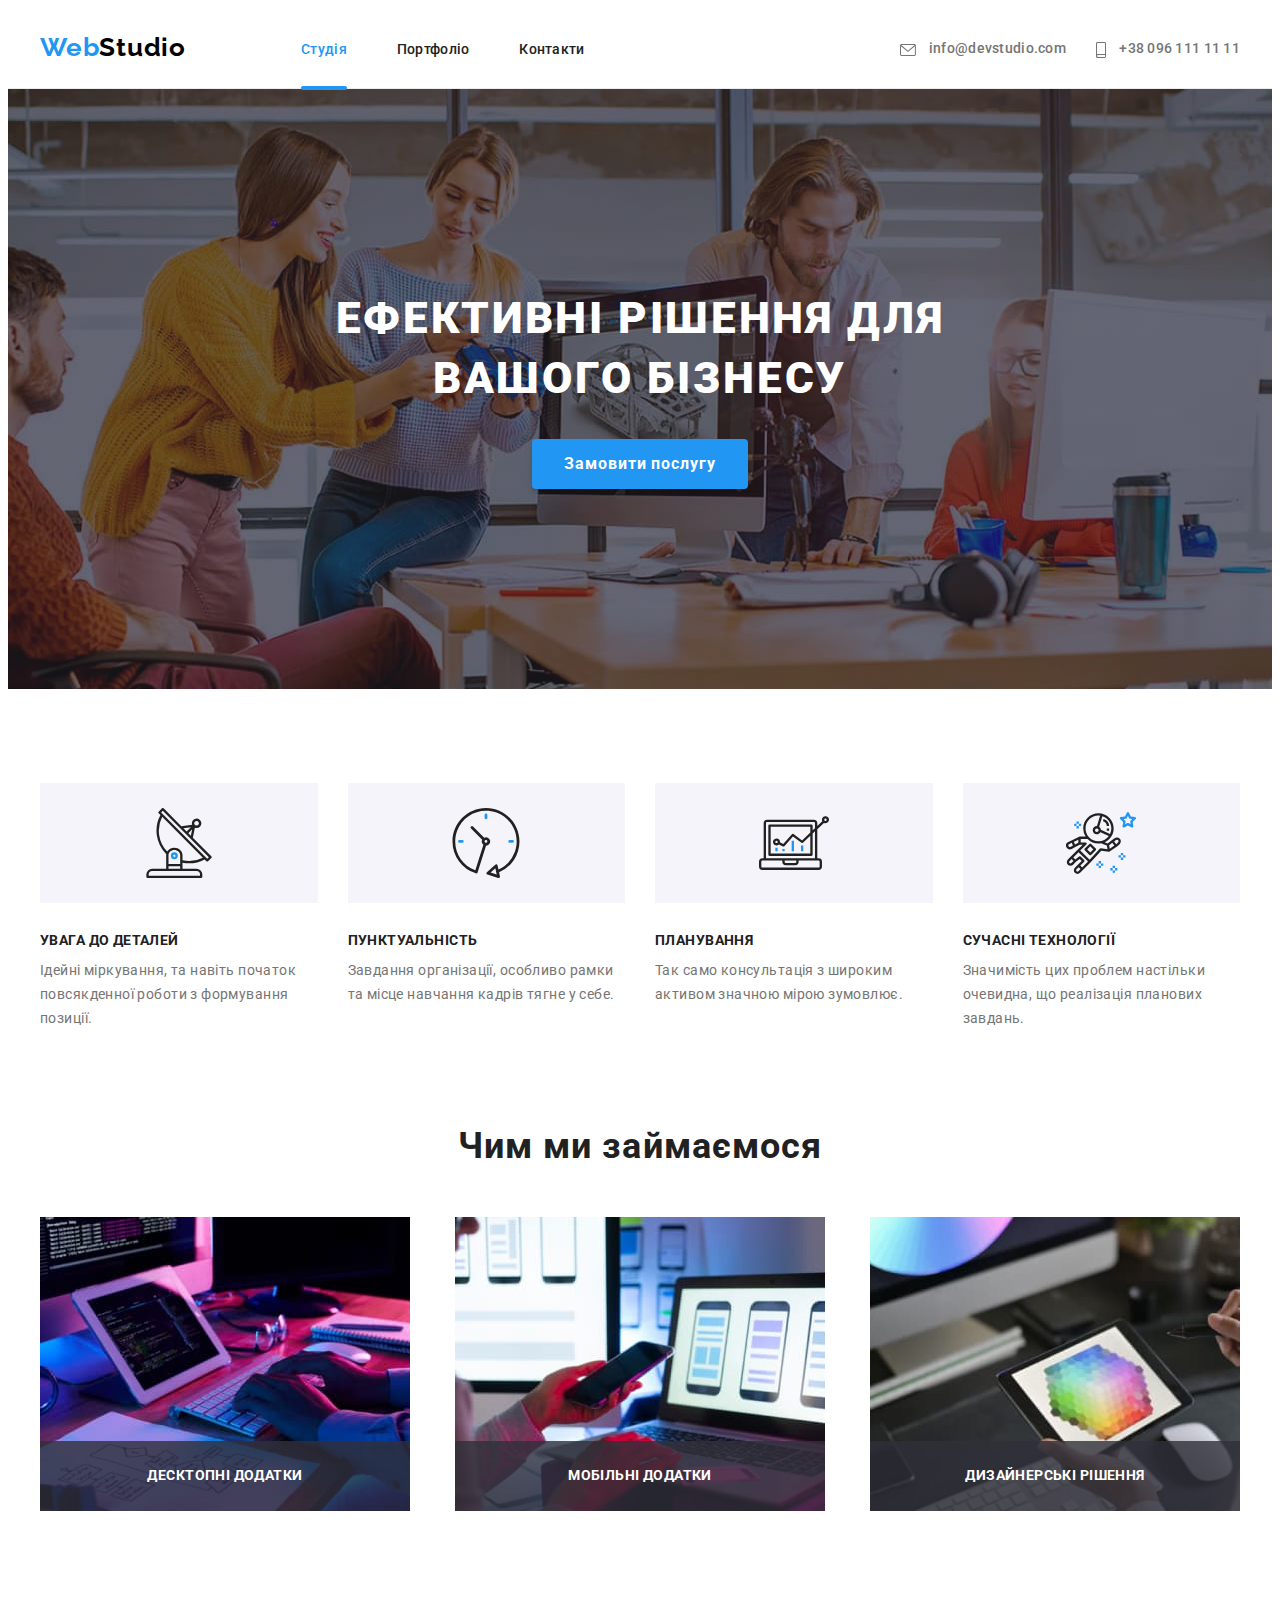
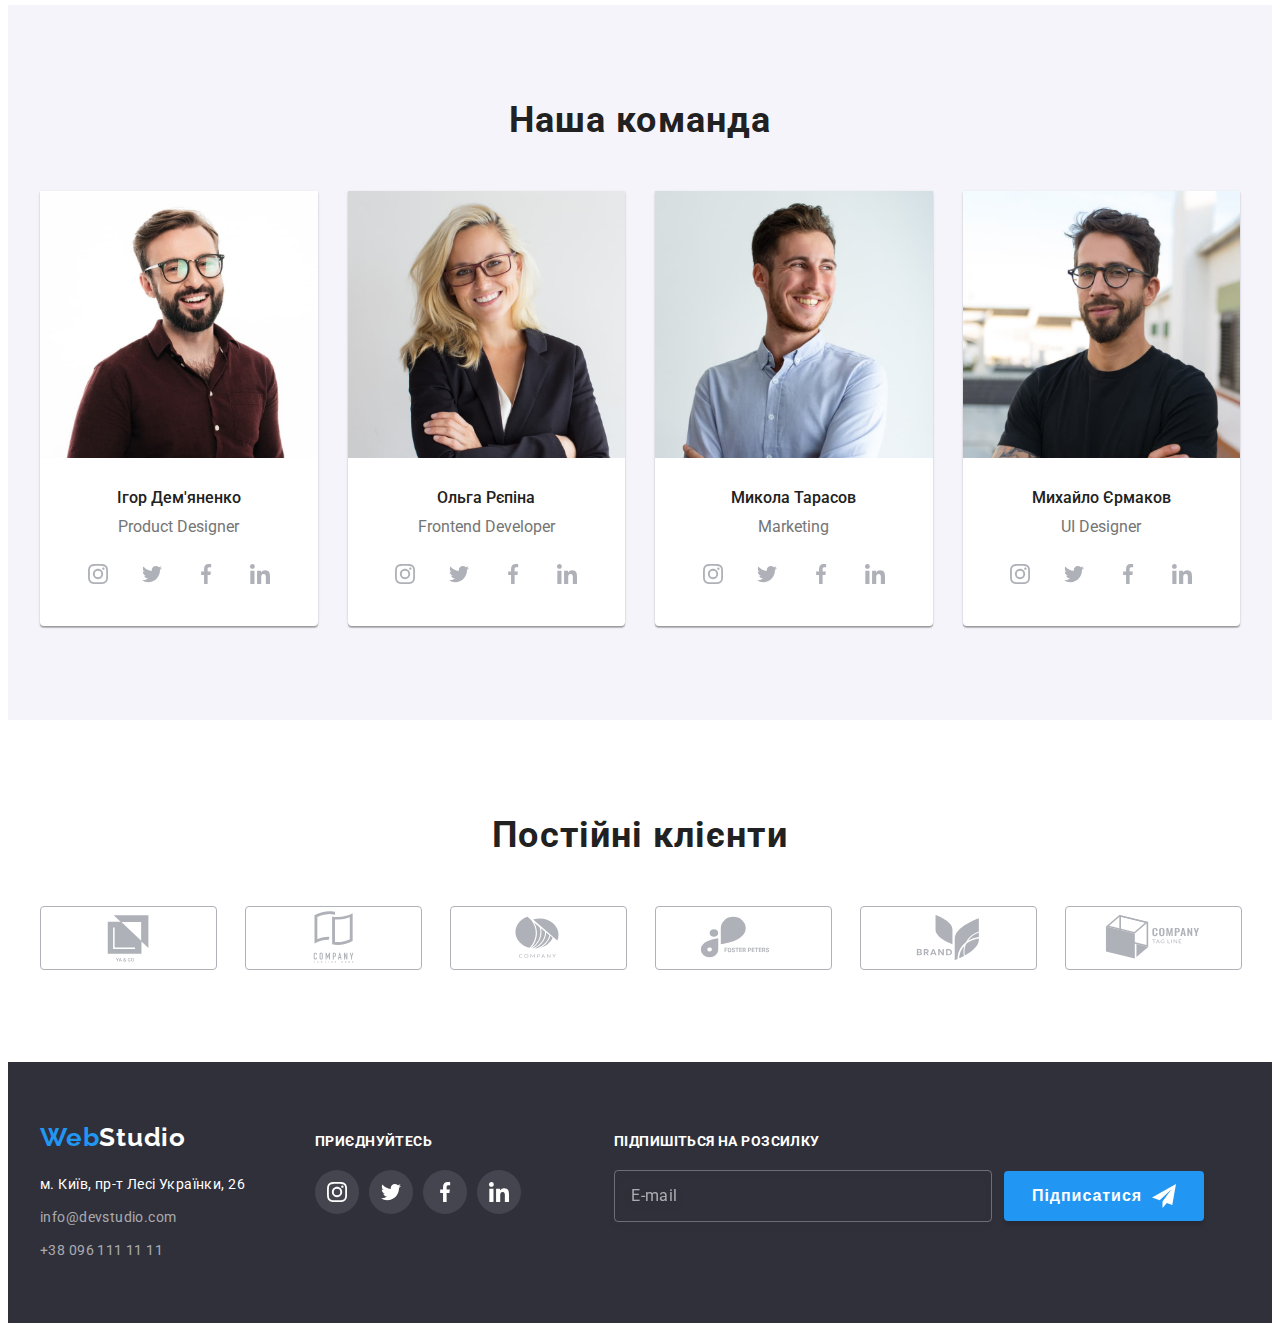
==== index.html @ 691eb91d "our photo" ====
<!DOCTYPE html>
<html lang="uk">
  <head>
    <meta charset="UTF-8" />
    <meta http-equiv="X-UA-Compatible" content="IE=edge" />
    <meta name="viewport" content="width=device-width, initial-scale=1.0" />
    <title>Web studio 07</title>
    <link
      href="https://fonts.googleapis.com/css2?family=Raleway:wght@700&family=Roboto:wght@400;500;700;900&display=swap"
      rel="stylesheet"
    />
    <link
      rel="stylesheet"
      href="https://cdnjs.cloudflare.com/ajax/libs/modern-normalize/1.1.0/modern-normalize.min.css"
      integrity="sha512-wpPYUAdjBVSE4KJnH1VR1HeZfpl1ub8YT/NKx4PuQ5NmX2tKuGu6U/JRp5y+Y8XG2tV+wKQpNHVUX03MfMFn9Q=="
      crossorigin="anonymous"
      referrerpolicy="no-referrer"
    />
    <link rel="stylesheet" href="./css/main.min.css" />
  </head>
  <body>
    <!--                                           хедер -->
    <header class="header">
      <div class="header-container">
        <nav class="nav">
          <div class="logo-cross">
            <a href="" class="logo"
              ><span class="logo-header-footer">Web</span>Studio</a
            >
            <div class="menu-cross">
              <button
                class="menu-button"
                type="button"
                aria-controls="menu-container"
                aria-expanded="false"
                data-menu-button
              >
                <svg
                  width="40"
                  height="40"
                  aria-label="Переключатель мобильного меню"
                >
                  <use
                    class="icon-cross"
                    href="./images/sprite.svg#close-mobile"
                  ></use>
                  <use class="icon-menu" href="./images/sprite.svg#menu"></use>
                </svg>
              </button>
            </div>
          </div>

          <div class="menu-container" id="menu-container" data-menu>
            <ul class="site-nav list">
              <li class="item"><a href="" class="link current">Студія</a></li>
              <li class="item">
                <a href="./portfolio.html" class="link">Портфоліо</a>
              </li>
              <li class="item"><a href="" class="link">Контакти</a></li>
            </ul>

            <ul class="auth-nav list">
              <li class="item">
                <a href="mailto:info@devstudio.com" class="link email">
                  <svg class="logo" width="16" height="12">
                    <use href="./images/sprite.svg#envelope"></use>
                  </svg>
                  info@devstudio.com</a
                >
              </li>
              <li class="item">
                <a href="tel:+380961111111" class="link phone">
                  <svg class="logo" width="10" height="16">
                    <use href="./images/sprite.svg#smartphone"></use>
                  </svg>
                  +38 096 111 11 11</a
                >
              </li>
            </ul>

            <ul class="list bottom-social">
              <li class="item"><a class="link" href="">Instagram</a></li>
              <li class="item"><a class="link" href="">Twitter</a></li>
              <li class="item"><a class="link" href="">Facebook</a></li>
              <li class="item"><a class="link not" href="">LinkedIn</a></li>
            </ul>
          </div>
        </nav>
      </div>

      <!-- <ul class="site-nav list">
            <li class="item"><a href="" class="link current">Студія</a></li>
            <li class="item">
              <a href="./portfolio.html" class="link">Портфоліо</a>
            </li>
            <li class="item"><a href="" class="link">Контакти</a></li>
          </ul>
        </nav>
        <ul class="auth-nav list">
          <li class="item">
            <a href="mailto:info@devstudio.com" class="link">
              <svg class="logo" width="16" height="12">
                <use href="./images/sprite.svg#envelope"></use>
              </svg>
              info@devstudio.com</a
            >
          </li>
          <li class="item">
            <a href="tel:+380961111111" class="link">
              <svg class="logo" width="10" height="16">
                <use href="./images/sprite.svg#smartphone"></use>
              </svg>
              +38 096 111 11 11</a
            >
          </li>
        </ul>
      </div> 
</nav> -->
    </header>

    <main>
      <!--                                        Герой-->

      <section class="hero hero--overlay">
        <div class="hero__container">
          <h1 class="hero__title">Ефективні рішення для вашого бізнесу</h1>
          <button type="button" class="button button--hero" data-modal-open>
            Замовити послугу
          </button>
        </div>
      </section>

      <!--                   SVG ешки с текстом под ними-->

      <section class="section section-skill">
        <div class="container">
          <h2 class="section-title visually-hidden">
            Якости наших працивникив
          </h2>
          <ul class="section-skill__list list">
            <li class="section-skill__item">
              <div class="section-skill__thumb">
                <svg class="section-skill__logo" width="70" height="70">
                  <use href="./images/sprite.svg#antenna"></use>
                </svg>
              </div>
              <div class="section-skill__caption caption-skill">
                <h3 class="caption-skill__title">УВАГА ДО ДЕТАЛЕЙ</h3>

                <p class="caption-skill__text">
                  Ідейні міркування, та навіть початок повсякденної роботи з
                  формування позиції.
                </p>
              </div>
            </li>
            <li class="section-skill__item">
              <div class="section-skill__thumb">
                <svg class="section-skill__logo" width="70" height="70">
                  <use href="./images/sprite.svg#clock"></use>
                </svg>
              </div>
              <div class="section-skill__caption caption-skill">
                <h3 class="caption-skill__title">ПУНКТУАЛЬНІСТЬ</h3>

                <p class="caption-skill__text">
                  Завдання організації, особливо рамки та місце навчання кадрів
                  тягне у себе.
                </p>
              </div>
            </li>
            <li class="section-skill__item">
              <div class="section-skill__thumb">
                <svg class="section-skill__logo" width="70" height="70">
                  <use href="./images/sprite.svg#diagram"></use>
                </svg>
              </div>
              <div class="section-skill__caption caption-skill">
                <h3 class="caption-skill__title">ПЛАНУВАННЯ</h3>

                <p class="caption-skill__text">
                  Так само консультація з широким активом значною мірою
                  зумовлює.
                </p>
              </div>
            </li>

            <li class="section-skill__item">
              <div class="section-skill__thumb">
                <svg class="section-skill__logo" width="70" height="70">
                  <use href="./images/sprite.svg#astronaut"></use>
                </svg>
              </div>
              <div class="section-skill__caption caption-skill">
                <h3 class="caption-skill__title">СУЧАСНІ ТЕХНОЛОГІЇ</h3>

                <p class="caption-skill__text">
                  Значимість цих проблем настільки очевидна, що реалізація
                  планових завдань.
                </p>
              </div>
            </li>
          </ul>
        </div>
      </section>
      <!--                     Три одиноких цветных фото-->

      <section class="section section-work">
        <div class="container section-work__container">
          <h2 class="section-work__title section-title">Чим ми займаємося</h2>
          <ul class="section-work__list list">
            <li class="section-work__item">
              <div class="section-work__caption caption-work">
                <picture>
                  <source
                    srcset="./images/box01.jpg 1x, ./images/box01-2x-min.jpg 2x"
                    media="(min-width: 1200px)"
                  />
                  <img
                    class="caption-work__img"
                    src="./images/box01.jpg"
                    alt="Людина працюэ за ноутом"
                    width="370"
                    height="294"
                  />
                </picture>
                <p class="caption-work__text">Десктопні додатки</p>
              </div>
            </li>
            <li class="section-work__item">
              <div class="section-work__caption caption-work">
                <source
                srcset="./images/box02.jpg 1x, ./images/box02-2x-min.jpg 2x"
                media="(min-width: 1200px)"
              />
              <img
                class="caption-work__img"
                src="./images/box02.jpg"
                alt="Людина працюэ за ноутом"
                width="370"
                height="294"
              />
            </picture>
              <p class="caption-work__text">Мобільні додатки</p>
              </div>
            </li>
            <li class="section-work__item">
              <div class="section-work__caption caption-work">
                <source
                srcset="./images/box03.jpg 1x, ./images/box03-2x-min.jpg 2x"
                media="(min-width: 1200px)"
              />
              <img
                class="caption-work__img"
                src="./images/box03.jpg"
                alt="Людина працюэ за ноутом"
                width="370"
                height="294"
              />
            </picture>
               <p class="caption-work__text">Дизайнерські рішення</p>
              </div>
            </li>
          </ul>
        </div>
      </section>

      <!--                             Портреты команды -->


      <section class="section section-team">
        <div class="container">
          <h2 class="section-title our-team">Наша команда</h2>
          <ul class="team-list list">
            <li class="item">

<picture>
 <source srcset="./images/demianenko.jpg 1x, ./images/demianenko-2x-min.jpg 2x" media="(min-width: 1200px)"> 
 <source srcset="./images/Demjan-tabl-1x-min.jpg 1x, ./images/Demjan-tabl-2x-min.jpg 2x" media="(min-width: 768px)">
 <source srcset="./images/Demjan-mobile-1x-min.jpg 1x, ./images/Demjan-mobile-2x-min.jpg 2x" media="(max-width: 767px)">
   <img
                class="img-our-team"
                src="./images/demianenko.jpg"
                alt="фото Демьяненко"
                width="270"
              />
</picture>


            
              <div class="footer-card">
                <h3 class="title">Ігор Дем'яненко</h3>
                <p class="text">Product Designer</p>
                <ul class="list social-media">
                  <li class="item-social">
                    <a class="link-team" href="">
                      <svg class="team-social-icon" width="20" height="20">
                        <use href="./images/sprite.svg#instagram"></use>
                      </svg>
                    </a>
                  </li>
                  <li class="item-social">
                    <a class="link-team" href="">
                      <svg class="team-social-icon" width="20" height="20">
                        <use href="./images/sprite.svg#twitter"></use>
                      </svg>
                    </a>
                  </li>
                  <li class="item-social">
                    <a class="link-team" href="">
                      <svg class="team-social-icon" width="20" height="20">
                        <use href="./images/sprite.svg#facebook"></use>
                      </svg>
                    </a>
                  </li>
                  <li class="item-social">
                    <a class="link-team" href="">
                      <svg class="team-social-icon" width="20" height="20">
                        <use href="./images/sprite.svg#linkedin"></use>
                      </svg>
                    </a>
                  </li>
                </ul>
              </div>
            </li>
            <li class="item">
              <picture>
                <source srcset="./images/repina.jpg 1x, ./images/repina-2x-min.jpg 2x" media="(min-width: 1200px)"> 
                <source srcset="./images/Repina-tabl-1x-min.jpg 1x, ./images/Repina-tabl-2x-min.jpg 2x" media="(min-width: 768px)">
                <source srcset="./images/Repina-mobile-1x-min.jpg 1x, ./images/Repina-mobile-2x-min.jpg 2x" media="(max-width: 767px)">
              <img
                class="img-our-team"
                src="./images/repina.jpg"
                alt="фото Репиной"
                width="270"
              />
              </picture>
              <div class="footer-card">
                <h3 class="title">Ольга Рєпіна</h3>
                <p class="text">Frontend Developer</p>
                <ul class="list social-media">
                  <li class="item-social">
                    <a class="link-team" href="">
                      <svg class="team-social-icon" width="20" height="20">
                        <use href="./images/sprite.svg#instagram"></use>
                      </svg>
                    </a>
                  </li>
                  <li class="item-social">
                    <a class="link-team" href="">
                      <svg class="team-social-icon" width="20" height="20">
                        <use href="./images/sprite.svg#twitter"></use>
                      </svg>
                    </a>
                  </li>
                  <li class="item-social">
                    <a class="link-team" href="">
                      <svg class="team-social-icon" width="20" height="20">
                        <use href="./images/sprite.svg#facebook"></use>
                      </svg>
                    </a>
                  </li>
                  <li class="item-social">
                    <a class="link-team" href="">
                      <svg class="team-social-icon" width="20" height="20">
                        <use href="./images/sprite.svg#linkedin"></use>
                      </svg>
                    </a>
                  </li>
                </ul>
              </div>
            </li>
            <li class="item">
              <picture>
                <source srcset="./images/tarasov.jpg 1x, ./images/tarasov-2x-min.jpg 2x" media="(min-width: 1200px)"> 
                <source srcset="./images/Tarasov-tabl-1x-min.jpg 1x, ./images/Tarasov-tabl-2x-min.jpg 2x" media="(min-width: 768px)">
                <source srcset="./images/Tarasov-mobile-1x-min.jpg 1x, ./images/Tarasov-mobile-2x-min.jpg 2x" media="(max-width: 767px)">
              <img
                class="img-our-team"
                src="./images/tarasov.jpg"
                alt="фото Тарасова"
                width="270"
              />
              </picture>
              <div class="footer-card">
                <h3 class="title">Микола Тарасов</h3>
                <p class="text">Marketing</p>
                <ul class="list social-media">
                  <li class="item-social">
                    <a class="link-team" href="">
                      <svg class="team-social-icon" width="20" height="20">
                        <use href="./images/sprite.svg#instagram"></use>
                      </svg>
                    </a>
                  </li>
                  <li class="item-social">
                    <a class="link-team" href="">
                      <svg class="team-social-icon" width="20" height="20">
                        <use href="./images/sprite.svg#twitter"></use>
                      </svg>
                    </a>
                  </li>
                  <li class="item-social">
                    <a class="link-team" href="">
                      <svg class="team-social-icon" width="20" height="20">
                        <use href="./images/sprite.svg#facebook"></use>
                      </svg>
                    </a>
                  </li>
                  <li class="item-social">
                    <a class="link-team" href="">
                      <svg class="team-social-icon" width="20" height="20">
                        <use href="./images/sprite.svg#linkedin"></use>
                      </svg>
                    </a>
                  </li>
                </ul>
              </div>
            </li>
            <li class="item">
              <img
                class="img-our-team"
                src="./images/ermakov.jpg"
                alt="фото Єрмакова"
                width="270"
              />
              <div class="footer-card">
                <h3 class="title">Михайло Єрмаков</h3>
                <p class="text">UI Designer</p>
                <ul class="list social-media">
                  <li class="item-social">
                    <a class="link-team" href="">
                      <svg class="team-social-icon" width="20" height="20">
                        <use href="./images/sprite.svg#instagram"></use>
                      </svg>
                    </a>
                  </li>
                  <li class="item-social">
                    <a class="link-team" href="">
                      <svg class="team-social-icon" width="20" height="20">
                        <use href="./images/sprite.svg#twitter"></use>
                      </svg>
                    </a>
                  </li>
                  <li class="item-social">
                    <a class="link-team" href="">
                      <svg class="team-social-icon" width="20" height="20">
                        <use href="./images/sprite.svg#facebook"></use>
                      </svg>
                    </a>
                  </li>
                  <li class="item-social">
                    <a class="link-team" href="">
                      <svg class="team-social-icon" width="20" height="20">
                        <use href="./images/sprite.svg#linkedin"></use>
                      </svg>
                    </a>
                  </li>
                </ul>
              </div>
            </li>
          </ul>
        </div>
      </section>

      <!--                       Набор иконок-клиентов -->

      <section class="section-clients clients">
        <div class="container">
          <h2 class="section-title">Постійні клієнти</h2>
          <ul class="list thumb">
            <li class="item">
              <a class="logo" href="">
                <svg class="icon" width="106" height="60">
                  <use href="./images/sprite.svg#client-01"></use>
                </svg>
              </a>
            </li>
            <li class="item">
              <a class="logo" href="">
                <svg class="icon" width="106" height="60">
                  <use href="./images/sprite.svg#client-02"></use>
                </svg>
              </a>
            </li>
            <li class="item">
              <a class="logo" href="">
                <svg class="icon" width="106" height="60">
                  <use href="./images/sprite.svg#client-03"></use>
                </svg>
              </a>
            </li>
            <li class="item">
              <a class="logo" href="">
                <svg class="icon" width="106" height="60">
                  <use href="./images/sprite.svg#client-04"></use>
                </svg>
              </a>
            </li>
            <li class="item">
              <a class="logo" href="">
                <svg class="icon" width="106" height="60">
                  <use href="./images/sprite.svg#client-05"></use>
                </svg>
              </a>
            </li>
            <li class="item">
              <a class="logo" href="">
                <svg class="icon" width="106" height="60">
                  <use href="./images/sprite.svg#client-06"></use>
                </svg>
              </a>
            </li>
          </ul>
        </div>
      </section>
    </main>
    <!--                                         Футер -->

    <footer class="footer">
      <div class="container address-footer">
        <div class="footer-tablet">
          <div class="adrress-all">
            <a href="" class="logo"
              ><span class="logo-header-footer">Web</span>Studio</a
            >
            <address class="address">
              <ul class="list">
                <li class="item">
                  <a
                    class="link address-link"
                    href="https://goo.gl/maps/MC3FKYj6ZszySW3c8"
                    target="_blank"
                    >м. Київ, пр-т Лесі Українки, 26</a
                  >
                </li>
                <li class="item">
                  <a href="mailto:info@devstudio.com" class="link email hover"
                    >info@devstudio.com</a
                  >
                </li>
                <li>
                  <a href="tel:+380961111111" class="link phone hover"
                    >+38 096 111 11 11</a
                  >
                </li>
              </ul>
            </address>
          </div>
          <div class="call">
            <strong class="subtitle-call">приєднуйтесь</strong>
            <ul class="list social-call">
              <li class="item-social-call">
                <a class="link-call" href="">
                  <svg class="call-social-icon" width="20" height="20">
                    <use href="./images/sprite.svg#instagram"></use>
                  </svg>
                </a>
              </li>
              <li class="item-social-call">
                <a class="link-call" href="">
                  <svg class="call-social-icon" width="20" height="20">
                    <use href="./images/sprite.svg#twitter"></use>
                  </svg>
                </a>
              </li>
              <li class="item-social-call">
                <a class="link-call" href="">
                  <svg class="call-social-icon" width="20" height="20">
                    <use href="./images/sprite.svg#facebook"></use>
                  </svg>
                </a>
              </li>
              <li class="item-social-call">
                <a class="link-call" href="">
                  <svg class="call-social-icon" width="20" height="20">
                    <use href="./images/sprite.svg#linkedin"></use>
                  </svg>
                </a>
              </li>
            </ul>
          </div>
        </div>

        <div class="subscribe">
          <strong class="subscribe-text">Підпишіться на розсилку</strong>

          <form class="form-email">
            <input
              class="email-input"
              type="email"
              name="mail"
              placeholder="E-mail"
            />
            <button class="btn-telegram" type="submit">
              Підписатися

              <svg class="icon-in">
                <use
                  width="24"
                  height="24"
                  href="./images/sprite.svg#send"
                ></use>
              </svg>
            </button>
          </form>
        </div>
      </div>
    </footer>

    <!--                                модальное окно -->

    <div class="backdrop is-hidden" data-modal>
      <div class="modal">
        <button data-modal-close class="button-modal-close" type="button">
          <svg class="icon" width="11" height="11">
            <use href="./images/sprite.svg#Vector"></use>
          </svg>
        </button>
        <strong class="form-title"
          >Залиште свої дані, ми вам передзвонимо</strong
        >
        <form class="form">
          <div class="form-field">
            <label class="form-label" for="name">Ім'я</label>
            <div class="input-wrap">
              <input
                class="form-input"
                type="text"
                name="name"
                id="name"
                placeholder=" "
              />

              <svg class="form-icon">
                <use
                  href="./images/sprite.svg#person"
                  width="18"
                  height="18"
                ></use>
              </svg>
            </div>
          </div>
          <div class="form-field">
            <label class="form-label" for="tel">Телефон</label>
            <div class="input-wrap">
              <input
                class="form-input"
                type="tel"
                name="tel"
                id="tel"
                placeholder=" "
              />
              <svg class="form-icon">
                <use
                  href="./images/sprite.svg#phone"
                  width="18"
                  height="18"
                ></use>
              </svg>
            </div>
          </div>
          <div class="form-field">
            <label class="form-label" for="mail">Пошта</label>
            <div class="input-wrap">
              <input
                class="form-input"
                type="email"
                name="mail"
                id="mail"
                placeholder=" "
              />
              <svg class="form-icon">
                <use
                  href="./images/sprite.svg#letter"
                  width="18"
                  height="18"
                ></use>
              </svg>
            </div>
          </div>
          <div class="form-field last-child">
            <label class="form-label" for="comment">Коментар</label>
            <textarea
              class="comment"
              name="comment"
              id="comment"
              placeholder="Введіть текст"
            ></textarea>
          </div>
          <div class="form-policy">
            <input
              type="checkbox"
              name="policy"
              id="policy"
              value="true"
              class="modal-check visually-hidden"
            />

            <label class="policy" for="policy">
              <span class="check-policy">
                <svg class="check-icon" width="16" height="15">
                  <use href="./images/sprite.svg#check"></use>
                </svg>
              </span>
              Погоджуюся з розсилкою та приймаю
              <a class="link-contract" href="">Умови договору</a></label
            >
          </div>
          <button class="btn-form" type="submit">Відправити</button>
        </form>
      </div>
    </div>
    <script src="./js/mobile-menu.js"></script>
    <script src="./js/modal.js"></script>
  </body>
</html>
---- css/main.min.css ----
:root{--color-text-white: #ffffff;--background-color-hero-footer: #2f303a;--background-color: #f5f5f5;--color-acent: #2196f3;--color-black-logo: #000000;--color-title: #212121;--color-text: #757575;--color-button-team: #f5f4fa;--color-footer-telefon: rgba(255, 255, 255, 0.6);--color-btn-active: #188ce8;--color-border: #eeeeee;--color-icon: #afb1b8}body{background-color:var(--color-text-white);color:var(--color-text);font-family:"Roboto",sans-serif}.list{margin-bottom:0;margin-top:0;padding-left:0;list-style:none}h1,h2,h3{margin-bottom:0;margin-top:0}img{display:block}.container{padding-left:15px;padding-right:15px;margin-right:auto;margin-left:auto}@media screen and (min-width: 480px){.container{width:480px}}@media screen and (min-width: 768px){.container{width:768px}}@media screen and (min-width: 1200px){.container{width:1200px}}.section-title{color:var(--color-title);font-size:36px;line-height:1.17;text-align:center;letter-spacing:.03em}@media screen and (max-width: 1199px){.section-title{font-size:28px;line-height:1.18}}.visually-hidden{position:absolute;width:1px;height:1px;margin:-1px;border:0;padding:0;white-space:nowrap;clip-path:inset(100%);clip:rect(0 0 0 0);overflow:hidden}.header-container{padding-left:15px;padding-right:15px;margin-left:auto;margin-right:auto}@media screen and (min-width: 480px){.header-container{width:480px}}@media screen and (min-width: 768px){.header-container{width:768px}}@media screen and (min-width: 1200px){.header-container{width:1200px}}@media screen and (min-width: 768px){.header-container .nav{display:flex;align-items:center;justify-content:space-between}}.logo{color:var(--color-black-logo);font-family:"Raleway",sans-serif;font-weight:700;font-size:24px;line-height:1.17;letter-spacing:.03em;text-decoration:none}@media screen and (min-width: 1200px){.logo{font-size:26px;line-height:1.2}}.logo-header-footer{color:var(--color-acent)}.header{border-bottom:1px solid #ececec}.site-nav.list{display:flex;flex-direction:column;gap:32px;margin-bottom:302px}@media screen and (min-width: 768px){.site-nav.list{flex-direction:row;gap:50px;margin-bottom:0}}.site-nav .link{text-decoration:none;transition:color 250ms cubic-bezier(0.4, 0, 0.2, 1);font-weight:500;font-size:40px;line-height:1.18;letter-spacing:.02em;color:var(--color-title)}@media screen and (min-width: 768px){.site-nav .link{font-size:14px;line-height:1.14;letter-spacing:.02em;padding-top:32px;padding-bottom:32px}}.site-nav .link:hover,.site-nav .link:focus{color:var(--color-acent)}@media screen and (min-width: 768px){.site-nav .link.current{color:var(--color-acent);position:relative}.site-nav .link.current::after{display:block;position:absolute;content:"";width:100%;height:4px;bottom:-1px;left:0;background-color:var(--color-acent);border-radius:2px}}.auth-nav .link{text-decoration:none;transition:color 250ms cubic-bezier(0.4, 0, 0.2, 1);font-weight:500;font-size:14px;line-height:1.14;letter-spacing:.02em;color:var(--color-title)}@media screen and (min-width: 768px)and (max-width: 1199px){.auth-nav .link{padding-top:0;padding-bottom:0}}@media screen and (max-width: 767px){.header-container .logo-cross{display:flex;justify-content:space-between;align-items:center}}.auth-nav .link{color:var(--color-text);fill:var(--color-text);transition:color 250ms cubic-bezier(0.4, 0, 0.2, 1),fill 250ms cubic-bezier(0.4, 0, 0.2, 1)}.auth-nav .link:hover,.auth-nav .link:focus{color:var(--color-acent);fill:var(--color-acent)}.auth-nav .logo{margin-right:10px;vertical-align:middle}.header .auth-nav{display:flex;flex-direction:column-reverse;gap:32px;margin-bottom:64px}@media screen and (min-width: 768px){.header .auth-nav{flex-direction:row;gap:30px;margin-bottom:0}}@media screen and (min-width: 768px)and (max-width: 1199px){.header .auth-nav{flex-direction:column;gap:10px}}@media screen and (max-width: 767px){.auth-nav .email{font-weight:500;font-size:24px;line-height:1.17;letter-spacing:.02em;text-decoration:none;color:var(--color-text)}}@media screen and (max-width: 767px){.auth-nav .phone{font-weight:500;font-size:34px;line-height:1.18;letter-spacing:.02em;text-decoration:none;color:var(--color-acent)}}@media screen and (max-width: 767px){.auth-nav .logo{display:none}}.bottom-social{display:flex;gap:10px}.bottom-social .link{position:relative;text-decoration:none;font-weight:500;font-size:18px;line-height:1.22px;letter-spacing:.02em;color:var(--color-acent)}.bottom-social .link{padding-right:10px;border-right:1px solid rgba(33,33,33,.2)}.link.not{border-right:0}@media screen and (min-width: 768px){.bottom-social{display:none}}@media screen and (min-width: 768px){.header .menu-container{display:flex;align-items:center;height:80px}}@media screen and (min-width: 1200px){.header .menu-container{gap:315px}}@media screen and (min-width: 768px)and (max-width: 1199px){.header .menu-container{gap:96px}}.nav .menu-button{display:inline-flex;margin:0;padding:0;border:none;background-color:rgba(0,0,0,0)}@media screen and (min-width: 768px){.nav .menu-button{display:none}}.menu-button .icon-cross{display:none}.menu-button.is-open .icon-cross{display:block}.menu-button.is-open .icon-menu{display:none}.header-container{position:relative}.menu-container{background-color:var(--color-text-white)}@media screen and (max-width: 767px){.menu-container{padding-top:10px;padding-right:15px;padding-bottom:48px;padding-left:40px;display:none;position:absolute;top:100%;left:0;width:100%;height:796px}.menu-container.is-open{display:block}}.menu-cross .menu-button .icon-cross{transition:fill 250ms cubic-bezier(0.4, 0, 0.2, 1)}.menu-button:hover .icon-cross,.menu-button:focus .icon-cross{fill:var(--color-acent)}.hero{max-width:1600px;margin:0 auto}.hero--overlay{padding-top:118px;padding-bottom:118px;text-align:center;background-image:linear-gradient(to right, rgba(47, 48, 58, 0.4), rgba(47, 48, 58, 0.4)),url("../images/bgd.jpg");background-color:var(--background-color-hero-footer);background-repeat:no-repeat;background-position:center;background-size:cover}@media screen and (min-width: 1200px){.hero--overlay{padding-top:200px;padding-bottom:200px}}.hero__container{padding-left:15px;padding-right:15px;margin-left:auto;margin-right:auto}@media screen and (min-width: 480px){.hero__container{width:480px}}@media screen and (min-width: 768px){.hero__container{width:768px}}@media screen and (min-width: 1200px){.hero__container{width:1200px}}.hero__title{max-width:360px;margin-bottom:30px;margin-right:auto;margin-left:auto;color:var(--color-text-white);font-weight:900;font-size:26px;line-height:1.62;letter-spacing:.06em;text-transform:uppercase}@media screen and (min-width: 1200px){.hero__title{max-width:696px;font-size:44px;line-height:1.36}}.button--hero{padding:10px 32px;font-family:inherit;font-size:inherit;font-weight:700;line-height:1.88;letter-spacing:.06em;cursor:pointer;border-radius:4px;border-style:none;box-shadow:0px 4px 4px 0px rgba(0,0,0,.15);transition:background-color 250ms cubic-bezier(0.4, 0, 0.2, 1),box-shadow 250ms cubic-bezier(0.4, 0, 0.2, 1)}.button--hero:hover,.button--hero:focus{background-color:#188ce8;box-shadow:0px 4px 4px 0px rgba(0,0,0,.15)}.section-skill{padding-top:60px;padding-bottom:60px}@media screen and (min-width: 1200px){.section-skill{padding-top:94px;padding-bottom:94px}}.section-skill__list{width:100%;display:flex;flex-wrap:wrap;gap:30px}@media screen and (min-width: 768px){.section-skill__item{width:calc((100% - 30px)/2)}}@media screen and (min-width: 1200px){.section-skill__item{width:calc((100% - 90px)/4)}}.section-skill__thumb{width:100%;display:flex;height:120px;justify-content:center;align-items:center;background-color:var(--color-button-team)}.section-skill__logo{margin:0}.section-skill__caption{margin-top:30px}.caption-skill__title{margin-bottom:10px;color:var(--color-title);font-size:14px;line-height:1.14;letter-spacing:.03em;text-transform:uppercase}@media screen and (max-width: 767px){.caption-skill__title{text-align:center}}.caption-skill__text{margin-bottom:0;margin-top:0;font-size:14px;line-height:1.71;letter-spacing:.03em}.section-work{padding-bottom:94px}@media screen and (max-width: 1199px){.section-work{display:none}}.section-work__container{padding-top:0}.section-work__title{margin-bottom:50px}.section-work__list{display:flex;justify-content:space-between}.section-work__caption{width:370px;height:294px;position:relative}.caption-work__img{max-width:100%;height:100%}.caption-work__text{position:absolute;bottom:0;left:0;width:100%;font-size:14px;line-height:1.14;font-weight:700;letter-spacing:.03em;text-transform:uppercase;text-align:center;margin-bottom:0;margin-top:0;padding-top:27px;padding-bottom:27px;color:var(--color-text-white);background-color:rgba(47,48,58,.8)}.section-team{padding-bottom:60px;padding-top:60px;background-color:var(--color-button-team)}@media screen and (min-width: 1200px){.section-team{padding-top:94px;padding-bottom:94px}}.section-team .team-list{display:flex;flex-wrap:wrap;gap:30px}.section-team .item{width:100%;text-align:center;background:#fff;box-shadow:0px 1px 3px rgba(0,0,0,.12),0px 1px 1px rgba(0,0,0,.14),0px 2px 1px rgba(0,0,0,.2);border-radius:0px 0px 4px 4px}@media screen and (min-width: 768px){.section-team .item{width:calc((100% - 30px)/2)}}@media screen and (min-width: 1200px){.section-team .item{width:calc((100% - 90px)/4)}}.section-team .img-our-team{width:100%}.section-team .title{margin-bottom:10px;font-size:16px;color:var(--color-title);font-weight:500;line-height:1.19}.section-team .text{margin-top:0;margin-bottom:16px;line-height:1.19;color:var(--color-text)}.section-team .our-team{margin-bottom:50px}@media screen and (max-width: 1199px){.section-team .our-team{margin-bottom:30px}}.section-team .footer-card{padding-top:30px;padding-bottom:30px}.section-team .social-media{display:flex;justify-content:center;gap:10px}.section-team .item-social{width:44px;height:44px}.section-team .team-social-icon{fill:currentColor}.footer-card .link-team{width:100%;height:100%;border-radius:50%;display:flex;justify-content:center;align-items:center;background-color:rgba(0,0,0,0);color:var(--color-icon);transition:background-color 250ms cubic-bezier(0.4, 0, 0.2, 1),color 250ms cubic-bezier(0.4, 0, 0.2, 1)}.footer-card .link-team:hover,.footer-card .link-team:focus{background-color:var(--color-acent);color:var(--color-text-white)}.section-clients{padding-top:60px;padding-bottom:60px}@media screen and (min-width: 1200px){.section-clients{padding-top:94px;padding-bottom:94px}}.section-clients .section-title{margin-bottom:50px}@media screen and (max-width: 1199px){.section-clients .section-title{margin-bottom:30px}}.section-clients .thumb{display:flex;flex-wrap:wrap;gap:30px;justify-content:center}@media screen and (min-width: 480px){.section-clients .item{width:calc((100% - 30px)/2)}}@media screen and (min-width: 768px){.section-clients .item{width:calc((100% - 60px)/3)}}@media screen and (min-width: 1200px){.section-clients .item{width:calc((100% - 150px)/6)}}.section-clients .icon{fill:currentColor}.clients .logo{width:100%;height:100%;display:flex;justify-content:center;align-items:center;border:1px solid #afb1b8;border-radius:4px;color:var(--color-icon);transition:color 250ms cubic-bezier(0.4, 0, 0.2, 1),border 250ms cubic-bezier(0.4, 0, 0.2, 1)}.clients .logo:hover,.clients .logo:focus{border:1px solid var(--color-acent);color:var(--color-acent)}.butt-portfolio{display:flex;justify-content:center;margin-bottom:50px}.butt-portfolio .item+.item{margin-left:8px}.button-grey{padding:6px 22px;border-radius:4px;border-style:none;cursor:pointer;color:var(--color-title);background-color:var(--color-button-team);font-family:inherit;font-size:inherit;font-weight:500;line-height:1.63;text-align:center;letter-spacing:inherit;transition:background-color 250ms cubic-bezier(0.4, 0, 0.2, 1),box-shadow 250ms cubic-bezier(0.4, 0, 0.2, 1),color 250ms cubic-bezier(0.4, 0, 0.2, 1)}.button-grey:hover,.button-grey:focus{color:var(--color-text-white);background-color:var(--color-acent);box-shadow:0px 3px 1px rgba(0,0,0,.1),0px 1px 2px rgba(0,0,0,.08),0px 2px 2px rgba(0,0,0,.12)}.section-footer{padding-bottom:94px;padding-top:94px}.portfolio-link{text-decoration:none}.portfolio-list{display:flex;flex-wrap:wrap;gap:30px}.portfolio-list .title{margin-bottom:4px;margin-left:24px;color:var(--color-title);font-size:18px;line-height:2;letter-spacing:.06em}.portfolio-list .text{margin-bottom:20px;margin-top:0;margin-left:24px;line-height:1.88;letter-spacing:.03em;color:var(--color-text)}.portfolio-list .item{background:var(--color-text-white);box-shadow:inset 0 0 0 1px #eee;transition:box-shadow 250ms cubic-bezier(0.4, 0, 0.2, 1)}.portfolio-list .item:hover{box-shadow:0px 1px 1px rgba(0,0,0,.12),0px 4px 4px rgba(0,0,0,.06),1px 4px 6px rgba(0,0,0,.16)}.caption-photo{padding-bottom:20px;padding-top:20px}.portfolio-thumb{position:relative;overflow:hidden}.portfoli-overlay{position:absolute;width:100%;height:100%;bottom:0;left:0;background-color:rgba(33,150,243,.9);transform:translateY(100%);opacity:0;transition:transform 250ms cubic-bezier(0.4, 0, 0.2, 1),opacity 250ms cubic-bezier(0.4, 0, 0.2, 1),box-shadow 250ms cubic-bezier(0.4, 0, 0.2, 1)}.caption{padding-top:20px}.portfolio-photo{display:block}.portfolio-list>.item:hover .portfoli-overlay{transform:translateY(0);opacity:1}.portfoli-overlay>.text{margin:0;padding-top:63px;padding-bottom:63px;padding-left:24px;padding-right:24px;opacity:0;transition:transform 250ms cubic-bezier(0.4, 0, 0.2, 1),opacity 250ms cubic-bezier(0.4, 0, 0.2, 1);font-size:18px;line-height:1.56;letter-spacing:.03em;color:var(--color-text-white)}.portfolio-list>.item:hover .portfoli-overlay>.text{transform:translateY(0);opacity:1}.button{color:var(--color-text-white);background-color:var(--color-acent)}.footer{padding-bottom:60px;padding-top:60px;background-color:var(--background-color-hero-footer)}.footer .logo{display:inline-block;margin-bottom:20px;color:var(--color-text-white);font-family:"Raleway",sans-serif;font-weight:700;font-size:24px;line-height:1.17;letter-spacing:.03em;text-decoration:none}@media screen and (min-width: 1200px){.footer .logo{font-size:26px;line-height:1.2}}@media screen and (max-width: 1199px){.adrress-all{text-align:center;margin-bottom:60px}}.adrress-all .link{font-style:normal;font-size:14px;line-height:1.71;letter-spacing:.03em;text-decoration:none}.adrress-all .address-link{color:var(--color-text-white)}.adrress-all .email{display:inline-block;color:var(--color-footer-telefon);transition:color 250ms cubic-bezier(0.4, 0, 0.2, 1)}.adrress-all .phone{color:var(--color-footer-telefon);transition:color 250ms cubic-bezier(0.4, 0, 0.2, 1)}.adrress-all .item{margin-bottom:9px}.address .hover:hover,.address .hover:focus{color:var(--color-acent)}@media screen and (max-width: 1199px){.call{text-align:center;margin-bottom:60px}}.call .social-call{display:flex;gap:10px}@media screen and (max-width: 1199px){.call .social-call{justify-content:center}}.call .subtitle-call{display:block;margin-bottom:20px;font-size:14px;line-height:1.14;letter-spacing:.03em;text-transform:uppercase;color:var(--color-text-white)}@media screen and (min-width: 1200px){.footer .address-footer{display:flex;gap:93px;align-items:baseline}}.footer .item-social-call{width:44px;height:44px}.footer .call-social-icon{fill:currentColor}.footer .subscribe-text{font-size:14px;line-height:1.14;letter-spacing:.03em;text-transform:uppercase;display:block;margin-bottom:20px;color:var(--color-text-white)}.footer .link-call{width:100%;height:100%;border-radius:50%;display:flex;justify-content:center;align-items:center;color:var(--color-text-white);background-color:rgba(255,255,255,.1);transition:background-color 250ms cubic-bezier(0.4, 0, 0.2, 1)}.footer .link-call:hover,.footer .link-call:focus{background-color:var(--color-acent)}@media screen and (min-width: 768px){.footer-tablet{display:flex;gap:165px;align-items:baseline;justify-content:center}}@media screen and (min-width: 1200px){.footer-tablet{gap:70px}}@media screen and (max-width: 1199px){.subscribe{text-align:center}}@media screen and (max-width: 1199px){.form-email{text-align:center;margin-left:auto;margin-right:auto}}.email-input{width:358px;padding-top:15px;padding-bottom:15px;font:inherit;border:1px solid rgba(255,255,255,.3);filter:drop-shadow(0px 4px 4px rgba(0, 0, 0, 0.15));border-radius:4px;background-color:rgba(0,0,0,0);padding-left:16px;font-weight:400;font-size:16px;line-height:1.25;letter-spacing:.03em;color:var(--color-text-white)}@media screen and (max-width: 1199px){.email-input{width:450px}}.form-email .btn-telegram{width:200px;height:50px;font-weight:700;font-size:16px;line-height:30px;letter-spacing:.06em;color:#fff;background-color:var(--color-acent);box-shadow:0px 4px 4px rgba(0,0,0,.15);border-radius:4px;border-style:none;display:flex;justify-content:center;align-items:center;gap:10px;cursor:pointer;transition:background-color 250ms cubic-bezier(0.4, 0, 0.2, 1)}.form-email .btn-telegram:hover{background-color:var(--color-btn-active)}.form-email{display:flex;flex-direction:column;gap:20px;align-items:center}@media screen and (min-width: 1200px){.form-email{flex-direction:row;gap:12px}}.btn-telegram .text{margin-bottom:0;margin-top:0;padding-top:10px;padding-bottom:10px;padding-left:28px}.icon-in{display:block;width:24px;height:24px;fill:var(--color-text-white)}.email-input::placeholder{color:rgba(255,255,255,.6)}.backdrop{position:fixed;top:0;left:0;width:100%;height:100%;background-color:rgba(0,0,0,.2);opacity:1;transition:opacity 250ms cubic-bezier(0.4, 0, 0.2, 1),visibility 250ms cubic-bezier(0.4, 0, 0.2, 1)}.backdrop.is-hidden{opacity:0;pointer-events:none;visibility:hidden}.backdrop.is-hidden .modal{transform:translate(-50%, -50%) scale(1.1)}.modal{position:absolute;top:50%;left:50%;width:450px;min-height:609px;padding:40px;border-radius:4px;background-color:var(--color-text-white);box-shadow:0px 1px 3px rgba(0,0,0,.12),0px 1px 1px rgba(0,0,0,.14),0px 2px 1px rgba(0,0,0,.2);transform:translate(-50%, -50%) scale(1);transition:transform 250ms cubic-bezier(0.4, 0, 0.2, 1)}@media screen and (min-width: 1200px){.modal{width:528px;min-height:581px}}.button-modal-close{position:absolute;top:8px;right:8px;width:30px;height:30px;border-radius:50%;background:var(--color-text-white);border:1px solid rgba(0,0,0,.1);cursor:pointer;transition:fill 250ms cubic-bezier(0.4, 0, 0.2, 1)}.button-modal-close:hover{fill:var(--color-acent)}.form-title{display:block;margin-bottom:12px;font-weight:700;font-size:20px;line-height:1.15;text-align:center;letter-spacing:.03em;color:var(--color-title)}.form{margin-left:auto;margin-right:auto}.form-field{display:flex;flex-direction:column;margin-bottom:10px}.form-field .form-label{margin-bottom:4px;font-weight:400;font-size:12px;line-height:1.17;letter-spacing:.01em;color:var(--color-text)}.form-field .form-input{width:100%;margin:0;padding:11px 12px;padding-left:42px;border:1px solid rgba(33,33,33,.2);border-radius:4px;outline:rgba(0,0,0,0)}.last-child{margin-bottom:20px}.form-input:focus{border-color:var(--color-acent)}.form-input:focus+.form-icon{fill:var(--color-acent)}.form-field .comment{padding-top:12px;padding-left:16px;font-size:12px;line-height:1.17;letter-spacing:.01em;border:1px solid rgba(33,33,33,.2);border-radius:4px;height:120px;outline:rgba(0,0,0,0);resize:none}.form-field .comment::placeholder{color:rgba(117,117,117,.5)}.form-field .comment:focus{border-color:var(--color-acent)}.form-policy{margin-bottom:30px}.form-policy .link-contract{margin-left:8px;color:var(--color-acent)}.policy{font-size:12px;line-height:1.17;letter-spacing:.03em;color:var(--color-text);display:flex;align-items:center;justify-content:center;position:relative}@media screen and (min-width: 1200px){.policy{font-size:14px;line-height:1.71}}.check-policy{width:16px;height:15px;border:2px solid var(--color-title);border-radius:2px;margin-right:8px;display:flex;align-items:center;justify-content:center;fill:rgba(0,0,0,0)}.modal-check:checked+.policy .check-policy{background-color:var(--color-acent);border:none;fill:var(--color-text-white)}.form-icon{display:block;width:18px;height:18px;position:absolute;top:50%;transform:translateY(-50%);margin-left:12px}.input-wrap{display:block;position:relative}.btn-form{padding:10px 52px;display:block;margin:0 auto;border-radius:4px;border-style:none;cursor:pointer;font-weight:700;font-size:16px;line-height:1.88;text-align:center;letter-spacing:.06em;color:var(--color-text-white);background-color:var(--color-acent);box-shadow:0px 4px 4px rgba(0,0,0,.15);transition:background-color 250ms cubic-bezier(0.4, 0, 0.2, 1)}.btn-form:hover,.btn-form:focus{background-color:var(--color-btn-active)}/*# sourceMappingURL=main.min.css.map */
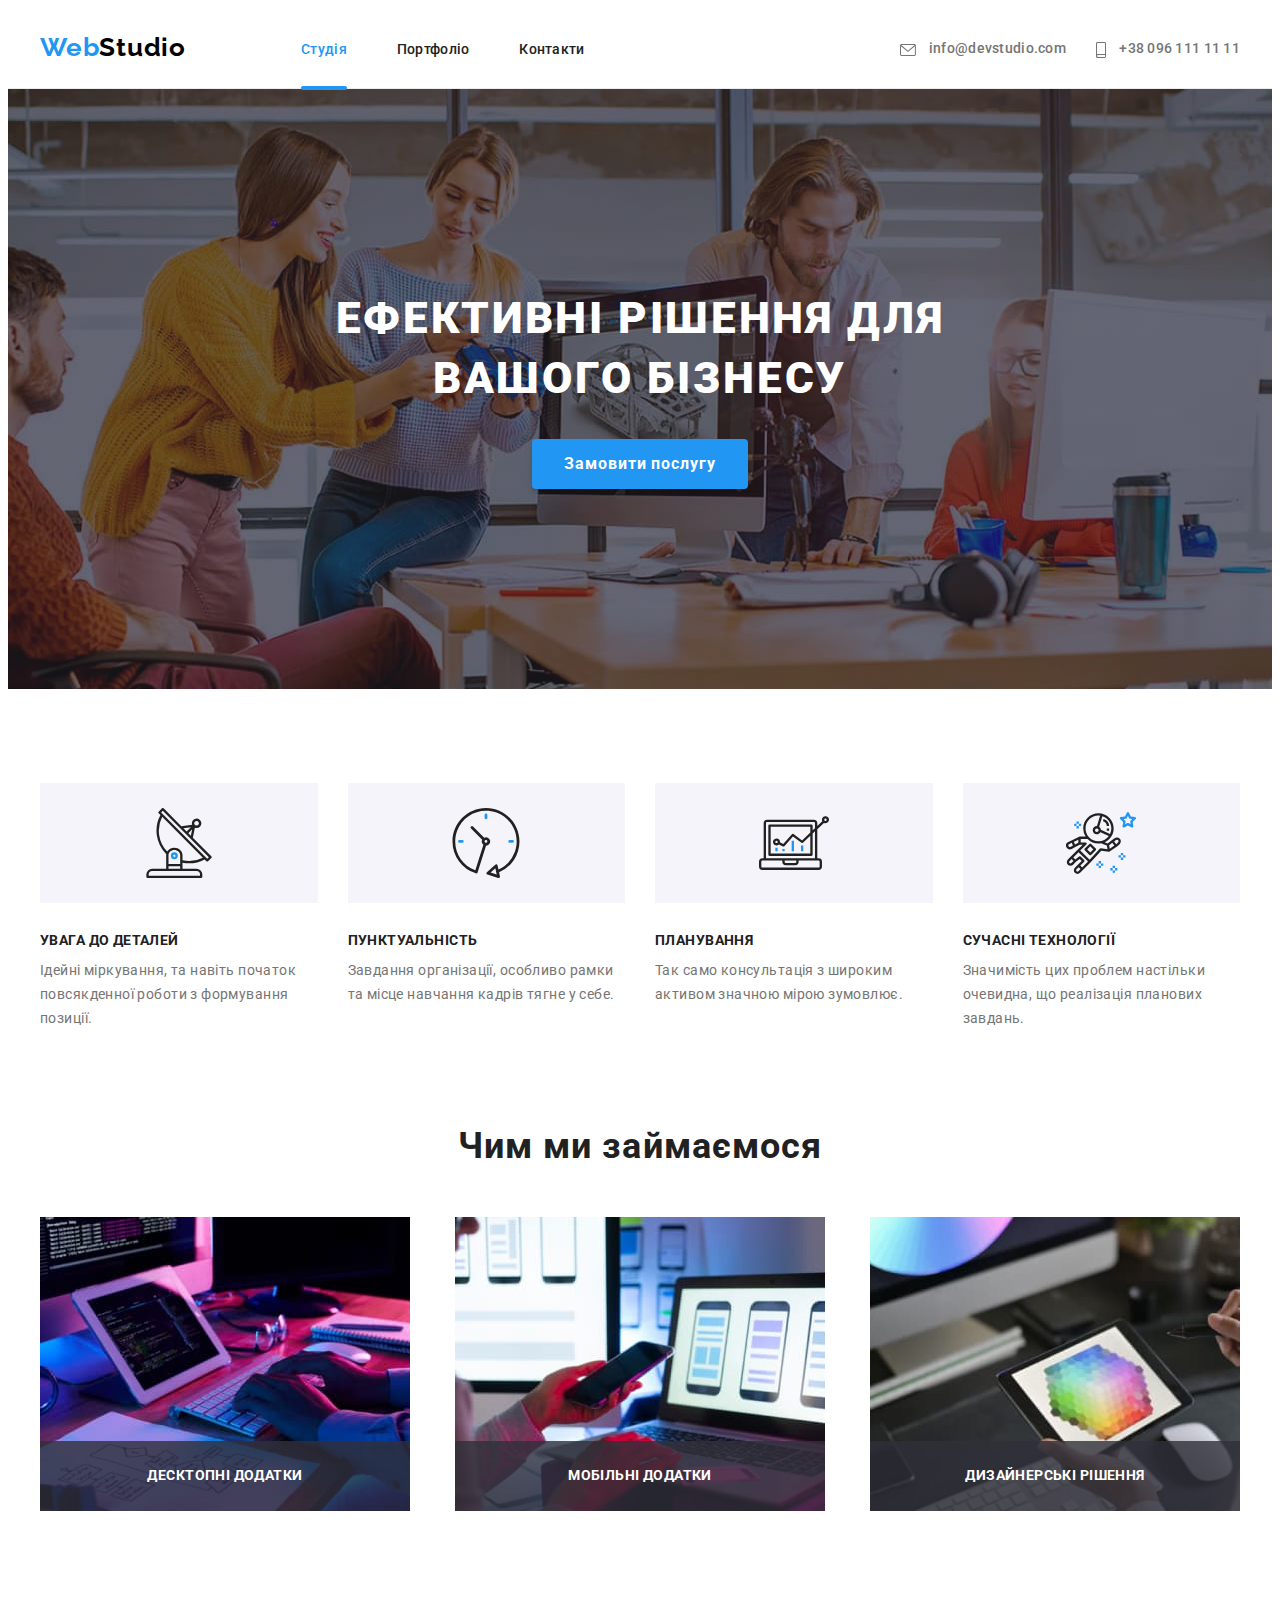
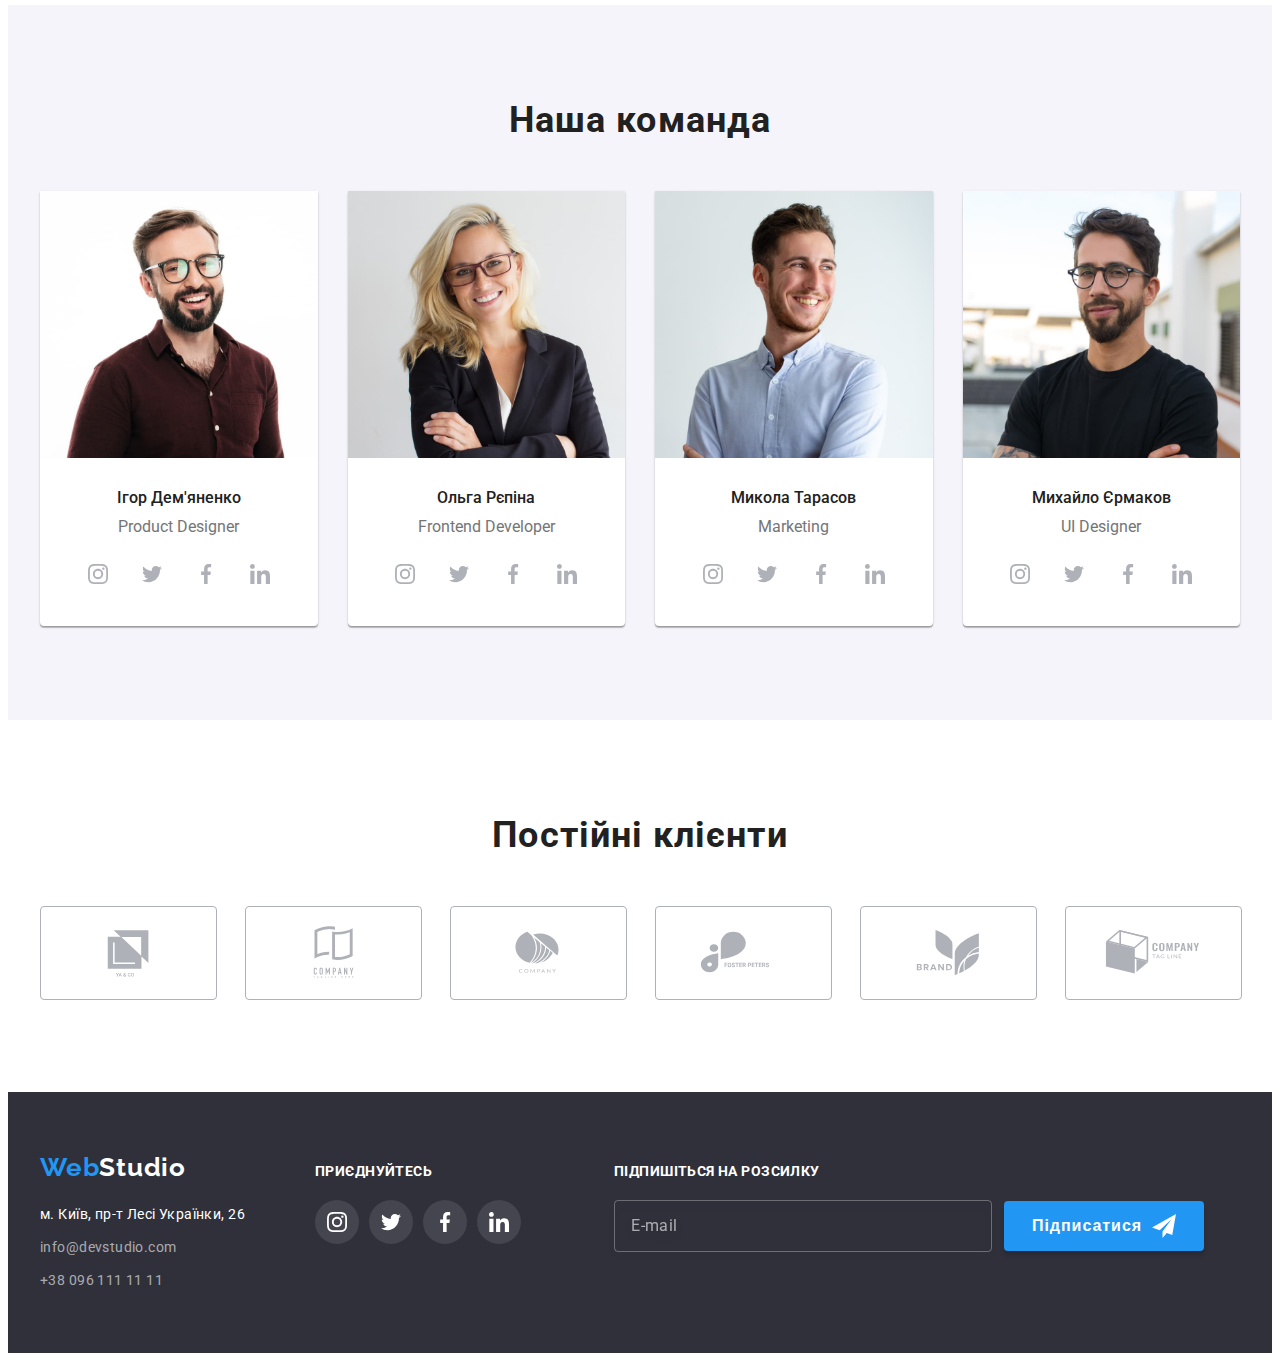
==== commit de740cdf: "add bugs for clients" ====
--- a/index.html
+++ b/index.html
@@ -4,7 +4,7 @@
     <meta charset="UTF-8" />
     <meta http-equiv="X-UA-Compatible" content="IE=edge" />
     <meta name="viewport" content="width=device-width, initial-scale=1.0" />
-    <title>Web studio 07</title>
+    <title>Web studio 08</title>
     <link
       href="https://fonts.googleapis.com/css2?family=Raleway:wght@700&family=Roboto:wght@400;500;700;900&display=swap"
       rel="stylesheet"
@@ -16,10 +16,10 @@
       crossorigin="anonymous"
       referrerpolicy="no-referrer"
     />
-    <link rel="stylesheet" href="./css/main.min.css" />
+    <link rel="stylesheet" href="./css/main.min.css">
   </head>
   <body>
-    <!--                                           хедер -->
+       <!--                                           хедер -->
     <header class="header">
       <div class="header-container">
         <nav class="nav">
@@ -59,63 +59,40 @@
               <li class="item"><a href="" class="link">Контакти</a></li>
             </ul>
 
-            <ul class="auth-nav list">
-              <li class="item">
-                <a href="mailto:info@devstudio.com" class="link email">
-                  <svg class="logo" width="16" height="12">
-                    <use href="./images/sprite.svg#envelope"></use>
-                  </svg>
-                  info@devstudio.com</a
-                >
-              </li>
-              <li class="item">
-                <a href="tel:+380961111111" class="link phone">
-                  <svg class="logo" width="10" height="16">
-                    <use href="./images/sprite.svg#smartphone"></use>
-                  </svg>
-                  +38 096 111 11 11</a
-                >
-              </li>
-            </ul>
-
-            <ul class="list bottom-social">
-              <li class="item"><a class="link" href="">Instagram</a></li>
-              <li class="item"><a class="link" href="">Twitter</a></li>
-              <li class="item"><a class="link" href="">Facebook</a></li>
-              <li class="item"><a class="link not" href="">LinkedIn</a></li>
-            </ul>
-          </div>
+           <div class="menu-mob-bottom">
+             <ul class="auth-nav list">
+               <li class="item">
+                 <a href="mailto:info@devstudio.com" class="link email">
+                   <svg class="logo" width="16" height="12">
+                     <use href="./images/sprite.svg#envelope"></use>
+                   </svg>
+                   info@devstudio.com</a
+                 >
+               </li>
+               <li class="item">
+                 <a href="tel:+380961111111" class="link phone">
+                   <svg class="logo" width="10" height="16">
+                     <use href="./images/sprite.svg#smartphone"></use>
+                   </svg>
+                   +38 096 111 11 11</a
+                 >
+               </li>
+             </ul>
+            
+             <ul class="list bottom-social">
+               <li class="item"><a class="link" href="">Instagram</a></li>
+               <li class="item"><a class="link" href="">Twitter</a></li>
+               <li class="item"><a class="link" href="">Facebook</a></li>
+               <li class="item"><a class="link not" href="">LinkedIn</a></li>
+             </ul>
+           </div>
+
+          </div>
+
         </nav>
       </div>
 
-      <!-- <ul class="site-nav list">
-            <li class="item"><a href="" class="link current">Студія</a></li>
-            <li class="item">
-              <a href="./portfolio.html" class="link">Портфоліо</a>
-            </li>
-            <li class="item"><a href="" class="link">Контакти</a></li>
-          </ul>
-        </nav>
-        <ul class="auth-nav list">
-          <li class="item">
-            <a href="mailto:info@devstudio.com" class="link">
-              <svg class="logo" width="16" height="12">
-                <use href="./images/sprite.svg#envelope"></use>
-              </svg>
-              info@devstudio.com</a
-            >
-          </li>
-          <li class="item">
-            <a href="tel:+380961111111" class="link">
-              <svg class="logo" width="10" height="16">
-                <use href="./images/sprite.svg#smartphone"></use>
-              </svg>
-              +38 096 111 11 11</a
-            >
-          </li>
-        </ul>
-      </div> 
-</nav> -->
+      
     </header>
 
     <main>
@@ -228,8 +205,8 @@
             </li>
             <li class="section-work__item">
               <div class="section-work__caption caption-work">
-                <source
-                srcset="./images/box02.jpg 1x, ./images/box02-2x-min.jpg 2x"
+                <picture>
+                <source srcset="./images/box02.jpg 1x, ./images/box02-2x-min.jpg 2x"
                 media="(min-width: 1200px)"
               />
               <img
@@ -240,13 +217,13 @@
                 height="294"
               />
             </picture>
-              <p class="caption-work__text">Мобільні додатки</p>
+            <p class="caption-work__text">Мобільні додатки</p>
               </div>
             </li>
             <li class="section-work__item">
               <div class="section-work__caption caption-work">
-                <source
-                srcset="./images/box03.jpg 1x, ./images/box03-2x-min.jpg 2x"
+                <picture>
+                <source srcset="./images/box03.jpg 1x, ./images/box03-2x-min.jpg 2x"
                 media="(min-width: 1200px)"
               />
               <img
@@ -257,8 +234,8 @@
                 height="294"
               />
             </picture>
-               <p class="caption-work__text">Дизайнерські рішення</p>
-              </div>
+            <p class="caption-work__text">Дизайнерські рішення</p>
+          </div>
             </li>
           </ul>
         </div>
@@ -417,12 +394,17 @@
               </div>
             </li>
             <li class="item">
+              <picture>
+                <source srcset="./images/ermakov.jpg 1x, ./images/ermakov-2x-min.jpg 2x" media="(min-width: 1200px)"> 
+                <source srcset="./images/Ermakov-tabl-1x-min.jpg 1x, ./images/Ermakov-tabl-2x-min.jpg 2x" media="(min-width: 768px)">
+                <source srcset="./images/Ermakov-mobile-1x-min.jpg 1x, ./images/Ermakov-mobile-2x-min.jpg 2x" media="(max-width: 767px)">
               <img
                 class="img-our-team"
                 src="./images/ermakov.jpg"
                 alt="фото Єрмакова"
                 width="270"
               />
+              </picture>
               <div class="footer-card">
                 <h3 class="title">Михайло Єрмаков</h3>
                 <p class="text">UI Designer</p>
--- a/css/main.min.css
+++ b/css/main.min.css
@@ -1 +1 @@
-:root{--color-text-white: #ffffff;--background-color-hero-footer: #2f303a;--background-color: #f5f5f5;--color-acent: #2196f3;--color-black-logo: #000000;--color-title: #212121;--color-text: #757575;--color-button-team: #f5f4fa;--color-footer-telefon: rgba(255, 255, 255, 0.6);--color-btn-active: #188ce8;--color-border: #eeeeee;--color-icon: #afb1b8}body{background-color:var(--color-text-white);color:var(--color-text);font-family:"Roboto",sans-serif}.list{margin-bottom:0;margin-top:0;padding-left:0;list-style:none}h1,h2,h3{margin-bottom:0;margin-top:0}img{display:block}.container{padding-left:15px;padding-right:15px;margin-right:auto;margin-left:auto}@media screen and (min-width: 480px){.container{width:480px}}@media screen and (min-width: 768px){.container{width:768px}}@media screen and (min-width: 1200px){.container{width:1200px}}.section-title{color:var(--color-title);font-size:36px;line-height:1.17;text-align:center;letter-spacing:.03em}@media screen and (max-width: 1199px){.section-title{font-size:28px;line-height:1.18}}.visually-hidden{position:absolute;width:1px;height:1px;margin:-1px;border:0;padding:0;white-space:nowrap;clip-path:inset(100%);clip:rect(0 0 0 0);overflow:hidden}.header-container{padding-left:15px;padding-right:15px;margin-left:auto;margin-right:auto}@media screen and (min-width: 480px){.header-container{width:480px}}@media screen and (min-width: 768px){.header-container{width:768px}}@media screen and (min-width: 1200px){.header-container{width:1200px}}@media screen and (min-width: 768px){.header-container .nav{display:flex;align-items:center;justify-content:space-between}}.logo{color:var(--color-black-logo);font-family:"Raleway",sans-serif;font-weight:700;font-size:24px;line-height:1.17;letter-spacing:.03em;text-decoration:none}@media screen and (min-width: 1200px){.logo{font-size:26px;line-height:1.2}}.logo-header-footer{color:var(--color-acent)}.header{border-bottom:1px solid #ececec}.site-nav.list{display:flex;flex-direction:column;gap:32px;margin-bottom:302px}@media screen and (min-width: 768px){.site-nav.list{flex-direction:row;gap:50px;margin-bottom:0}}.site-nav .link{text-decoration:none;transition:color 250ms cubic-bezier(0.4, 0, 0.2, 1);font-weight:500;font-size:40px;line-height:1.18;letter-spacing:.02em;color:var(--color-title)}@media screen and (min-width: 768px){.site-nav .link{font-size:14px;line-height:1.14;letter-spacing:.02em;padding-top:32px;padding-bottom:32px}}.site-nav .link:hover,.site-nav .link:focus{color:var(--color-acent)}@media screen and (min-width: 768px){.site-nav .link.current{color:var(--color-acent);position:relative}.site-nav .link.current::after{display:block;position:absolute;content:"";width:100%;height:4px;bottom:-1px;left:0;background-color:var(--color-acent);border-radius:2px}}.auth-nav .link{text-decoration:none;transition:color 250ms cubic-bezier(0.4, 0, 0.2, 1);font-weight:500;font-size:14px;line-height:1.14;letter-spacing:.02em;color:var(--color-title)}@media screen and (min-width: 768px)and (max-width: 1199px){.auth-nav .link{padding-top:0;padding-bottom:0}}@media screen and (max-width: 767px){.header-container .logo-cross{display:flex;justify-content:space-between;align-items:center}}.auth-nav .link{color:var(--color-text);fill:var(--color-text);transition:color 250ms cubic-bezier(0.4, 0, 0.2, 1),fill 250ms cubic-bezier(0.4, 0, 0.2, 1)}.auth-nav .link:hover,.auth-nav .link:focus{color:var(--color-acent);fill:var(--color-acent)}.auth-nav .logo{margin-right:10px;vertical-align:middle}.header .auth-nav{display:flex;flex-direction:column-reverse;gap:32px;margin-bottom:64px}@media screen and (min-width: 768px){.header .auth-nav{flex-direction:row;gap:30px;margin-bottom:0}}@media screen and (min-width: 768px)and (max-width: 1199px){.header .auth-nav{flex-direction:column;gap:10px}}@media screen and (max-width: 767px){.auth-nav .email{font-weight:500;font-size:24px;line-height:1.17;letter-spacing:.02em;text-decoration:none;color:var(--color-text)}}@media screen and (max-width: 767px){.auth-nav .phone{font-weight:500;font-size:34px;line-height:1.18;letter-spacing:.02em;text-decoration:none;color:var(--color-acent)}}@media screen and (max-width: 767px){.auth-nav .logo{display:none}}.bottom-social{display:flex;gap:10px}.bottom-social .link{position:relative;text-decoration:none;font-weight:500;font-size:18px;line-height:1.22px;letter-spacing:.02em;color:var(--color-acent)}.bottom-social .link{padding-right:10px;border-right:1px solid rgba(33,33,33,.2)}.link.not{border-right:0}@media screen and (min-width: 768px){.bottom-social{display:none}}@media screen and (min-width: 768px){.header .menu-container{display:flex;align-items:center;height:80px}}@media screen and (min-width: 1200px){.header .menu-container{gap:315px}}@media screen and (min-width: 768px)and (max-width: 1199px){.header .menu-container{gap:96px}}.nav .menu-button{display:inline-flex;margin:0;padding:0;border:none;background-color:rgba(0,0,0,0)}@media screen and (min-width: 768px){.nav .menu-button{display:none}}.menu-button .icon-cross{display:none}.menu-button.is-open .icon-cross{display:block}.menu-button.is-open .icon-menu{display:none}.header-container{position:relative}.menu-container{background-color:var(--color-text-white)}@media screen and (max-width: 767px){.menu-container{padding-top:10px;padding-right:15px;padding-bottom:48px;padding-left:40px;display:none;position:absolute;top:100%;left:0;width:100%;height:796px}.menu-container.is-open{display:block}}.menu-cross .menu-button .icon-cross{transition:fill 250ms cubic-bezier(0.4, 0, 0.2, 1)}.menu-button:hover .icon-cross,.menu-button:focus .icon-cross{fill:var(--color-acent)}.hero{max-width:1600px;margin:0 auto}.hero--overlay{padding-top:118px;padding-bottom:118px;text-align:center;background-image:linear-gradient(to right, rgba(47, 48, 58, 0.4), rgba(47, 48, 58, 0.4)),url("../images/bgd.jpg");background-color:var(--background-color-hero-footer);background-repeat:no-repeat;background-position:center;background-size:cover}@media screen and (min-width: 1200px){.hero--overlay{padding-top:200px;padding-bottom:200px}}.hero__container{padding-left:15px;padding-right:15px;margin-left:auto;margin-right:auto}@media screen and (min-width: 480px){.hero__container{width:480px}}@media screen and (min-width: 768px){.hero__container{width:768px}}@media screen and (min-width: 1200px){.hero__container{width:1200px}}.hero__title{max-width:360px;margin-bottom:30px;margin-right:auto;margin-left:auto;color:var(--color-text-white);font-weight:900;font-size:26px;line-height:1.62;letter-spacing:.06em;text-transform:uppercase}@media screen and (min-width: 1200px){.hero__title{max-width:696px;font-size:44px;line-height:1.36}}.button--hero{padding:10px 32px;font-family:inherit;font-size:inherit;font-weight:700;line-height:1.88;letter-spacing:.06em;cursor:pointer;border-radius:4px;border-style:none;box-shadow:0px 4px 4px 0px rgba(0,0,0,.15);transition:background-color 250ms cubic-bezier(0.4, 0, 0.2, 1),box-shadow 250ms cubic-bezier(0.4, 0, 0.2, 1)}.button--hero:hover,.button--hero:focus{background-color:#188ce8;box-shadow:0px 4px 4px 0px rgba(0,0,0,.15)}.section-skill{padding-top:60px;padding-bottom:60px}@media screen and (min-width: 1200px){.section-skill{padding-top:94px;padding-bottom:94px}}.section-skill__list{width:100%;display:flex;flex-wrap:wrap;gap:30px}@media screen and (min-width: 768px){.section-skill__item{width:calc((100% - 30px)/2)}}@media screen and (min-width: 1200px){.section-skill__item{width:calc((100% - 90px)/4)}}.section-skill__thumb{width:100%;display:flex;height:120px;justify-content:center;align-items:center;background-color:var(--color-button-team)}.section-skill__logo{margin:0}.section-skill__caption{margin-top:30px}.caption-skill__title{margin-bottom:10px;color:var(--color-title);font-size:14px;line-height:1.14;letter-spacing:.03em;text-transform:uppercase}@media screen and (max-width: 767px){.caption-skill__title{text-align:center}}.caption-skill__text{margin-bottom:0;margin-top:0;font-size:14px;line-height:1.71;letter-spacing:.03em}.section-work{padding-bottom:94px}@media screen and (max-width: 1199px){.section-work{display:none}}.section-work__container{padding-top:0}.section-work__title{margin-bottom:50px}.section-work__list{display:flex;justify-content:space-between}.section-work__caption{width:370px;height:294px;position:relative}.caption-work__img{max-width:100%;height:100%}.caption-work__text{position:absolute;bottom:0;left:0;width:100%;font-size:14px;line-height:1.14;font-weight:700;letter-spacing:.03em;text-transform:uppercase;text-align:center;margin-bottom:0;margin-top:0;padding-top:27px;padding-bottom:27px;color:var(--color-text-white);background-color:rgba(47,48,58,.8)}.section-team{padding-bottom:60px;padding-top:60px;background-color:var(--color-button-team)}@media screen and (min-width: 1200px){.section-team{padding-top:94px;padding-bottom:94px}}.section-team .team-list{display:flex;flex-wrap:wrap;gap:30px}.section-team .item{width:100%;text-align:center;background:#fff;box-shadow:0px 1px 3px rgba(0,0,0,.12),0px 1px 1px rgba(0,0,0,.14),0px 2px 1px rgba(0,0,0,.2);border-radius:0px 0px 4px 4px}@media screen and (min-width: 768px){.section-team .item{width:calc((100% - 30px)/2)}}@media screen and (min-width: 1200px){.section-team .item{width:calc((100% - 90px)/4)}}.section-team .img-our-team{width:100%}.section-team .title{margin-bottom:10px;font-size:16px;color:var(--color-title);font-weight:500;line-height:1.19}.section-team .text{margin-top:0;margin-bottom:16px;line-height:1.19;color:var(--color-text)}.section-team .our-team{margin-bottom:50px}@media screen and (max-width: 1199px){.section-team .our-team{margin-bottom:30px}}.section-team .footer-card{padding-top:30px;padding-bottom:30px}.section-team .social-media{display:flex;justify-content:center;gap:10px}.section-team .item-social{width:44px;height:44px}.section-team .team-social-icon{fill:currentColor}.footer-card .link-team{width:100%;height:100%;border-radius:50%;display:flex;justify-content:center;align-items:center;background-color:rgba(0,0,0,0);color:var(--color-icon);transition:background-color 250ms cubic-bezier(0.4, 0, 0.2, 1),color 250ms cubic-bezier(0.4, 0, 0.2, 1)}.footer-card .link-team:hover,.footer-card .link-team:focus{background-color:var(--color-acent);color:var(--color-text-white)}.section-clients{padding-top:60px;padding-bottom:60px}@media screen and (min-width: 1200px){.section-clients{padding-top:94px;padding-bottom:94px}}.section-clients .section-title{margin-bottom:50px}@media screen and (max-width: 1199px){.section-clients .section-title{margin-bottom:30px}}.section-clients .thumb{display:flex;flex-wrap:wrap;gap:30px;justify-content:center}@media screen and (min-width: 480px){.section-clients .item{width:calc((100% - 30px)/2)}}@media screen and (min-width: 768px){.section-clients .item{width:calc((100% - 60px)/3)}}@media screen and (min-width: 1200px){.section-clients .item{width:calc((100% - 150px)/6)}}.section-clients .icon{fill:currentColor}.clients .logo{width:100%;height:100%;display:flex;justify-content:center;align-items:center;border:1px solid #afb1b8;border-radius:4px;color:var(--color-icon);transition:color 250ms cubic-bezier(0.4, 0, 0.2, 1),border 250ms cubic-bezier(0.4, 0, 0.2, 1)}.clients .logo:hover,.clients .logo:focus{border:1px solid var(--color-acent);color:var(--color-acent)}.butt-portfolio{display:flex;justify-content:center;margin-bottom:50px}.butt-portfolio .item+.item{margin-left:8px}.button-grey{padding:6px 22px;border-radius:4px;border-style:none;cursor:pointer;color:var(--color-title);background-color:var(--color-button-team);font-family:inherit;font-size:inherit;font-weight:500;line-height:1.63;text-align:center;letter-spacing:inherit;transition:background-color 250ms cubic-bezier(0.4, 0, 0.2, 1),box-shadow 250ms cubic-bezier(0.4, 0, 0.2, 1),color 250ms cubic-bezier(0.4, 0, 0.2, 1)}.button-grey:hover,.button-grey:focus{color:var(--color-text-white);background-color:var(--color-acent);box-shadow:0px 3px 1px rgba(0,0,0,.1),0px 1px 2px rgba(0,0,0,.08),0px 2px 2px rgba(0,0,0,.12)}.section-footer{padding-bottom:94px;padding-top:94px}.portfolio-link{text-decoration:none}.portfolio-list{display:flex;flex-wrap:wrap;gap:30px}.portfolio-list .title{margin-bottom:4px;margin-left:24px;color:var(--color-title);font-size:18px;line-height:2;letter-spacing:.06em}.portfolio-list .text{margin-bottom:20px;margin-top:0;margin-left:24px;line-height:1.88;letter-spacing:.03em;color:var(--color-text)}.portfolio-list .item{background:var(--color-text-white);box-shadow:inset 0 0 0 1px #eee;transition:box-shadow 250ms cubic-bezier(0.4, 0, 0.2, 1)}.portfolio-list .item:hover{box-shadow:0px 1px 1px rgba(0,0,0,.12),0px 4px 4px rgba(0,0,0,.06),1px 4px 6px rgba(0,0,0,.16)}.caption-photo{padding-bottom:20px;padding-top:20px}.portfolio-thumb{position:relative;overflow:hidden}.portfoli-overlay{position:absolute;width:100%;height:100%;bottom:0;left:0;background-color:rgba(33,150,243,.9);transform:translateY(100%);opacity:0;transition:transform 250ms cubic-bezier(0.4, 0, 0.2, 1),opacity 250ms cubic-bezier(0.4, 0, 0.2, 1),box-shadow 250ms cubic-bezier(0.4, 0, 0.2, 1)}.caption{padding-top:20px}.portfolio-photo{display:block}.portfolio-list>.item:hover .portfoli-overlay{transform:translateY(0);opacity:1}.portfoli-overlay>.text{margin:0;padding-top:63px;padding-bottom:63px;padding-left:24px;padding-right:24px;opacity:0;transition:transform 250ms cubic-bezier(0.4, 0, 0.2, 1),opacity 250ms cubic-bezier(0.4, 0, 0.2, 1);font-size:18px;line-height:1.56;letter-spacing:.03em;color:var(--color-text-white)}.portfolio-list>.item:hover .portfoli-overlay>.text{transform:translateY(0);opacity:1}.button{color:var(--color-text-white);background-color:var(--color-acent)}.footer{padding-bottom:60px;padding-top:60px;background-color:var(--background-color-hero-footer)}.footer .logo{display:inline-block;margin-bottom:20px;color:var(--color-text-white);font-family:"Raleway",sans-serif;font-weight:700;font-size:24px;line-height:1.17;letter-spacing:.03em;text-decoration:none}@media screen and (min-width: 1200px){.footer .logo{font-size:26px;line-height:1.2}}@media screen and (max-width: 1199px){.adrress-all{text-align:center;margin-bottom:60px}}.adrress-all .link{font-style:normal;font-size:14px;line-height:1.71;letter-spacing:.03em;text-decoration:none}.adrress-all .address-link{color:var(--color-text-white)}.adrress-all .email{display:inline-block;color:var(--color-footer-telefon);transition:color 250ms cubic-bezier(0.4, 0, 0.2, 1)}.adrress-all .phone{color:var(--color-footer-telefon);transition:color 250ms cubic-bezier(0.4, 0, 0.2, 1)}.adrress-all .item{margin-bottom:9px}.address .hover:hover,.address .hover:focus{color:var(--color-acent)}@media screen and (max-width: 1199px){.call{text-align:center;margin-bottom:60px}}.call .social-call{display:flex;gap:10px}@media screen and (max-width: 1199px){.call .social-call{justify-content:center}}.call .subtitle-call{display:block;margin-bottom:20px;font-size:14px;line-height:1.14;letter-spacing:.03em;text-transform:uppercase;color:var(--color-text-white)}@media screen and (min-width: 1200px){.footer .address-footer{display:flex;gap:93px;align-items:baseline}}.footer .item-social-call{width:44px;height:44px}.footer .call-social-icon{fill:currentColor}.footer .subscribe-text{font-size:14px;line-height:1.14;letter-spacing:.03em;text-transform:uppercase;display:block;margin-bottom:20px;color:var(--color-text-white)}.footer .link-call{width:100%;height:100%;border-radius:50%;display:flex;justify-content:center;align-items:center;color:var(--color-text-white);background-color:rgba(255,255,255,.1);transition:background-color 250ms cubic-bezier(0.4, 0, 0.2, 1)}.footer .link-call:hover,.footer .link-call:focus{background-color:var(--color-acent)}@media screen and (min-width: 768px){.footer-tablet{display:flex;gap:165px;align-items:baseline;justify-content:center}}@media screen and (min-width: 1200px){.footer-tablet{gap:70px}}@media screen and (max-width: 1199px){.subscribe{text-align:center}}@media screen and (max-width: 1199px){.form-email{text-align:center;margin-left:auto;margin-right:auto}}.email-input{width:358px;padding-top:15px;padding-bottom:15px;font:inherit;border:1px solid rgba(255,255,255,.3);filter:drop-shadow(0px 4px 4px rgba(0, 0, 0, 0.15));border-radius:4px;background-color:rgba(0,0,0,0);padding-left:16px;font-weight:400;font-size:16px;line-height:1.25;letter-spacing:.03em;color:var(--color-text-white)}@media screen and (max-width: 1199px){.email-input{width:450px}}.form-email .btn-telegram{width:200px;height:50px;font-weight:700;font-size:16px;line-height:30px;letter-spacing:.06em;color:#fff;background-color:var(--color-acent);box-shadow:0px 4px 4px rgba(0,0,0,.15);border-radius:4px;border-style:none;display:flex;justify-content:center;align-items:center;gap:10px;cursor:pointer;transition:background-color 250ms cubic-bezier(0.4, 0, 0.2, 1)}.form-email .btn-telegram:hover{background-color:var(--color-btn-active)}.form-email{display:flex;flex-direction:column;gap:20px;align-items:center}@media screen and (min-width: 1200px){.form-email{flex-direction:row;gap:12px}}.btn-telegram .text{margin-bottom:0;margin-top:0;padding-top:10px;padding-bottom:10px;padding-left:28px}.icon-in{display:block;width:24px;height:24px;fill:var(--color-text-white)}.email-input::placeholder{color:rgba(255,255,255,.6)}.backdrop{position:fixed;top:0;left:0;width:100%;height:100%;background-color:rgba(0,0,0,.2);opacity:1;transition:opacity 250ms cubic-bezier(0.4, 0, 0.2, 1),visibility 250ms cubic-bezier(0.4, 0, 0.2, 1)}.backdrop.is-hidden{opacity:0;pointer-events:none;visibility:hidden}.backdrop.is-hidden .modal{transform:translate(-50%, -50%) scale(1.1)}.modal{position:absolute;top:50%;left:50%;width:450px;min-height:609px;padding:40px;border-radius:4px;background-color:var(--color-text-white);box-shadow:0px 1px 3px rgba(0,0,0,.12),0px 1px 1px rgba(0,0,0,.14),0px 2px 1px rgba(0,0,0,.2);transform:translate(-50%, -50%) scale(1);transition:transform 250ms cubic-bezier(0.4, 0, 0.2, 1)}@media screen and (min-width: 1200px){.modal{width:528px;min-height:581px}}.button-modal-close{position:absolute;top:8px;right:8px;width:30px;height:30px;border-radius:50%;background:var(--color-text-white);border:1px solid rgba(0,0,0,.1);cursor:pointer;transition:fill 250ms cubic-bezier(0.4, 0, 0.2, 1)}.button-modal-close:hover{fill:var(--color-acent)}.form-title{display:block;margin-bottom:12px;font-weight:700;font-size:20px;line-height:1.15;text-align:center;letter-spacing:.03em;color:var(--color-title)}.form{margin-left:auto;margin-right:auto}.form-field{display:flex;flex-direction:column;margin-bottom:10px}.form-field .form-label{margin-bottom:4px;font-weight:400;font-size:12px;line-height:1.17;letter-spacing:.01em;color:var(--color-text)}.form-field .form-input{width:100%;margin:0;padding:11px 12px;padding-left:42px;border:1px solid rgba(33,33,33,.2);border-radius:4px;outline:rgba(0,0,0,0)}.last-child{margin-bottom:20px}.form-input:focus{border-color:var(--color-acent)}.form-input:focus+.form-icon{fill:var(--color-acent)}.form-field .comment{padding-top:12px;padding-left:16px;font-size:12px;line-height:1.17;letter-spacing:.01em;border:1px solid rgba(33,33,33,.2);border-radius:4px;height:120px;outline:rgba(0,0,0,0);resize:none}.form-field .comment::placeholder{color:rgba(117,117,117,.5)}.form-field .comment:focus{border-color:var(--color-acent)}.form-policy{margin-bottom:30px}.form-policy .link-contract{margin-left:8px;color:var(--color-acent)}.policy{font-size:12px;line-height:1.17;letter-spacing:.03em;color:var(--color-text);display:flex;align-items:center;justify-content:center;position:relative}@media screen and (min-width: 1200px){.policy{font-size:14px;line-height:1.71}}.check-policy{width:16px;height:15px;border:2px solid var(--color-title);border-radius:2px;margin-right:8px;display:flex;align-items:center;justify-content:center;fill:rgba(0,0,0,0)}.modal-check:checked+.policy .check-policy{background-color:var(--color-acent);border:none;fill:var(--color-text-white)}.form-icon{display:block;width:18px;height:18px;position:absolute;top:50%;transform:translateY(-50%);margin-left:12px}.input-wrap{display:block;position:relative}.btn-form{padding:10px 52px;display:block;margin:0 auto;border-radius:4px;border-style:none;cursor:pointer;font-weight:700;font-size:16px;line-height:1.88;text-align:center;letter-spacing:.06em;color:var(--color-text-white);background-color:var(--color-acent);box-shadow:0px 4px 4px rgba(0,0,0,.15);transition:background-color 250ms cubic-bezier(0.4, 0, 0.2, 1)}.btn-form:hover,.btn-form:focus{background-color:var(--color-btn-active)}/*# sourceMappingURL=main.min.css.map */+:root{--color-text-white: #ffffff;--background-color-hero-footer: #2f303a;--background-color: #f5f5f5;--color-acent: #2196f3;--color-black-logo: #000000;--color-title: #212121;--color-text: #757575;--color-button-team: #f5f4fa;--color-footer-telefon: rgba(255, 255, 255, 0.6);--color-btn-active: #188ce8;--color-border: #eeeeee;--color-icon: #afb1b8}body{background-color:var(--color-text-white);color:var(--color-text);font-family:"Roboto",sans-serif}.list{margin-bottom:0;margin-top:0;padding-left:0;list-style:none}h1,h2,h3{margin-bottom:0;margin-top:0}img{display:block}.container{padding-left:15px;padding-right:15px;margin-right:auto;margin-left:auto}@media screen and (min-width: 480px){.container{width:480px}}@media screen and (min-width: 768px){.container{width:768px}}@media screen and (min-width: 1200px){.container{width:1200px}}.section-title{color:var(--color-title);font-size:36px;line-height:1.17;text-align:center;letter-spacing:.03em}@media screen and (max-width: 1199px){.section-title{font-size:28px;line-height:1.18}}.visually-hidden{position:absolute;width:1px;height:1px;margin:-1px;border:0;padding:0;white-space:nowrap;clip-path:inset(100%);clip:rect(0 0 0 0);overflow:hidden}.header-container{padding-left:15px;padding-right:15px;margin-left:auto;margin-right:auto}@media screen and (min-width: 480px){.header-container{width:480px}}@media screen and (min-width: 768px){.header-container{width:768px}}@media screen and (min-width: 1200px){.header-container{width:1200px}}@media screen and (min-width: 768px){.header-container .nav{display:flex;align-items:center;justify-content:space-between}}.logo{color:var(--color-black-logo);font-family:"Raleway",sans-serif;font-weight:700;font-size:24px;line-height:1.17;letter-spacing:.03em;text-decoration:none}@media screen and (min-width: 1200px){.logo{font-size:26px;line-height:1.2}}@media screen and (max-width: 767px){.logo{z-index:1}}.logo-header-footer{color:var(--color-acent)}.header{border-bottom:1px solid #ececec}.site-nav.list{display:flex;flex-direction:column;gap:32px}@media screen and (min-width: 768px){.site-nav.list{flex-direction:row;gap:50px;margin-bottom:0}}.site-nav .link{text-decoration:none;transition:color 250ms cubic-bezier(0.4, 0, 0.2, 1);font-weight:500;font-size:40px;line-height:1.18;letter-spacing:.02em;color:var(--color-title)}@media screen and (min-width: 768px){.site-nav .link{font-size:14px;line-height:1.14;letter-spacing:.02em;padding-top:32px;padding-bottom:32px}}.site-nav .link:hover,.site-nav .link:focus{color:var(--color-acent)}@media screen and (min-width: 768px){.site-nav .link.current{color:var(--color-acent);position:relative}.site-nav .link.current::after{display:block;position:absolute;content:"";width:100%;height:4px;bottom:-1px;left:0;background-color:var(--color-acent);border-radius:2px}}.auth-nav .link{text-decoration:none;transition:color 250ms cubic-bezier(0.4, 0, 0.2, 1);font-weight:500;font-size:14px;line-height:1.14;letter-spacing:.02em;color:var(--color-title)}@media screen and (min-width: 768px)and (max-width: 1199px){.auth-nav .link{padding-top:0;padding-bottom:0}}@media screen and (max-width: 767px){.header-container .logo-cross{display:flex;justify-content:space-between;align-items:center}}.auth-nav .link{color:var(--color-text);fill:var(--color-text);transition:color 250ms cubic-bezier(0.4, 0, 0.2, 1),fill 250ms cubic-bezier(0.4, 0, 0.2, 1)}.auth-nav .link:hover,.auth-nav .link:focus{color:var(--color-acent);fill:var(--color-acent)}.auth-nav .logo{margin-right:10px;vertical-align:middle}.header .auth-nav{display:flex;flex-direction:column-reverse;gap:32px;margin-bottom:64px}@media screen and (min-width: 768px){.header .auth-nav{flex-direction:row;gap:30px;margin-bottom:0}}@media screen and (min-width: 768px)and (max-width: 1199px){.header .auth-nav{flex-direction:column;gap:10px}}@media screen and (max-width: 767px){.auth-nav .email{font-weight:500;font-size:24px;line-height:1.17;letter-spacing:.02em;text-decoration:none;color:var(--color-text)}}@media screen and (max-width: 767px){.auth-nav .phone{font-weight:500;font-size:34px;line-height:1.18;letter-spacing:.02em;text-decoration:none;color:var(--color-acent)}}@media screen and (max-width: 767px){.auth-nav .logo{display:none}}.bottom-social{display:flex;gap:10px}.bottom-social .link{position:relative;text-decoration:none;font-weight:500;font-size:18px;line-height:1.22px;letter-spacing:.02em;color:var(--color-acent)}.bottom-social .link{padding-right:10px;border-right:1px solid rgba(33,33,33,.2)}.link.not{border-right:0}@media screen and (min-width: 768px){.bottom-social{display:none}}@media screen and (min-width: 768px){.header .menu-container{display:flex;align-items:center;height:80px}}@media screen and (min-width: 1200px){.header .menu-container{gap:315px}}@media screen and (min-width: 768px)and (max-width: 1199px){.header .menu-container{gap:96px}}.nav .menu-button{display:inline-flex;margin:0;padding:0;border:none;background-color:rgba(0,0,0,0);cursor:pointer}@media screen and (min-width: 768px){.nav .menu-button{display:none}}.menu-button .icon-cross{display:none}.menu-button.is-open .icon-cross{display:block}.menu-button.is-open .icon-menu{display:none}.header-container{position:relative}.menu-container{background-color:var(--color-text-white)}@media screen and (max-width: 767px){.menu-container{padding-top:48px;padding-right:15px;padding-bottom:48px;padding-left:40px;display:none;position:absolute;top:0;left:50%;transform:translateX(-50%);width:100vw;height:100vh;z-index:5}.menu-container.is-open{display:block}}.menu-cross .menu-button .icon-cross{transition:fill 250ms cubic-bezier(0.4, 0, 0.2, 1)}.menu-button.is-open:hover .icon-cross{fill:var(--color-acent)}@media screen and (max-width: 767px){.menu-cross{z-index:6;padding-top:10px}}@media screen and (max-width: 767px){.menu-container.is-open{display:flex;flex-direction:column;justify-content:space-between}}.hero{max-width:1600px;margin:0 auto}.hero--overlay{padding-top:118px;padding-bottom:118px;text-align:center;background-image:linear-gradient(to right, rgba(47, 48, 58, 0.4), rgba(47, 48, 58, 0.4)),url("../images/Header-mob-1x-min.jpg");background-color:var(--background-color-hero-footer);background-repeat:no-repeat;background-position:center;background-size:cover}@media(min-device-pixel-ratio: 2),(min-resolution: 192dpi),(min-resolution: 2dppx){.hero--overlay{background-image:linear-gradient(to right, rgba(47, 48, 58, 0.4), rgba(47, 48, 58, 0.4)),url("../images/Header-mob-2x-min.jpg")}}@media screen and (min-width: 768px){.hero--overlay{background-image:linear-gradient(to right, rgba(47, 48, 58, 0.4), rgba(47, 48, 58, 0.4)),url("../images/Header-tabl-1x-min.jpg")}}@media screen and (min-width: 768px)and (min-device-pixel-ratio: 2),screen and (min-width: 768px)and (min-resolution: 192dpi),screen and (min-width: 768px)and (min-resolution: 2dppx){.hero--overlay{background-image:linear-gradient(to right, rgba(47, 48, 58, 0.4), rgba(47, 48, 58, 0.4)),url("../images/Header-tabl-2x-min.jpg")}}@media screen and (min-width: 768px)and (min-width: 1200px){.hero--overlay{padding-top:200px;padding-bottom:200px;background-image:linear-gradient(to right, rgba(47, 48, 58, 0.4), rgba(47, 48, 58, 0.4)),url("../images/bgd.jpg")}}@media screen and (min-width: 768px)and (min-width: 1200px)and (min-device-pixel-ratio: 2),screen and (min-width: 768px)and (min-width: 1200px)and (min-resolution: 192dpi),screen and (min-width: 768px)and (min-width: 1200px)and (min-resolution: 2dppx){.hero--overlay{background-image:linear-gradient(to right, rgba(47, 48, 58, 0.4), rgba(47, 48, 58, 0.4)),url("../images/bgd-2x-min.jpg")}}.hero--overlay .hero__container{padding-left:15px;padding-right:15px;margin-left:auto;margin-right:auto}@media screen and (min-width: 480px){.hero--overlay .hero__container{width:480px}}@media screen and (min-width: 768px){.hero--overlay .hero__container{width:768px}}@media screen and (min-width: 1200px){.hero--overlay .hero__container{width:1200px}}.hero--overlay .hero__title{max-width:360px;margin-bottom:30px;margin-right:auto;margin-left:auto;color:var(--color-text-white);font-weight:900;font-size:26px;line-height:1.62;letter-spacing:.06em;text-transform:uppercase}@media screen and (min-width: 1200px){.hero--overlay .hero__title{max-width:696px;font-size:44px;line-height:1.36}}.hero--overlay .button--hero{padding:10px 32px;font-family:inherit;font-size:inherit;font-weight:700;line-height:1.88;letter-spacing:.06em;cursor:pointer;border-radius:4px;border-style:none;box-shadow:0px 4px 4px 0px rgba(0,0,0,.15);transition:background-color 250ms cubic-bezier(0.4, 0, 0.2, 1),box-shadow 250ms cubic-bezier(0.4, 0, 0.2, 1)}.hero--overlay .button--hero:hover,.hero--overlay .button--hero:focus{background-color:#188ce8;box-shadow:0px 4px 4px 0px rgba(0,0,0,.15)}.section-skill{padding-top:60px;padding-bottom:60px}@media screen and (min-width: 1200px){.section-skill{padding-top:94px;padding-bottom:94px}}.section-skill__list{width:100%;display:flex;flex-wrap:wrap;gap:30px}@media screen and (min-width: 768px){.section-skill__item{width:calc((100% - 30px)/2)}}@media screen and (min-width: 1200px){.section-skill__item{width:calc((100% - 90px)/4)}}.section-skill__thumb{width:100%;display:flex;height:120px;justify-content:center;align-items:center;background-color:var(--color-button-team)}.section-skill__logo{margin:0}.section-skill__caption{margin-top:30px}.caption-skill__title{margin-bottom:10px;color:var(--color-title);font-size:14px;line-height:1.14;letter-spacing:.03em;text-transform:uppercase}@media screen and (max-width: 767px){.caption-skill__title{text-align:center}}.caption-skill__text{margin-bottom:0;margin-top:0;font-size:14px;line-height:1.71;letter-spacing:.03em}.section-work{padding-bottom:94px}@media screen and (max-width: 1199px){.section-work{display:none}}.section-work__container{padding-top:0}.section-work__title{margin-bottom:50px}.section-work__list{display:flex;justify-content:space-between}.section-work__caption{width:370px;height:294px;position:relative}.caption-work__img{max-width:100%;height:100%}.caption-work__text{position:absolute;bottom:0;left:0;width:100%;font-size:14px;line-height:1.14;font-weight:700;letter-spacing:.03em;text-transform:uppercase;text-align:center;margin-bottom:0;margin-top:0;padding-top:27px;padding-bottom:27px;color:var(--color-text-white);background-color:rgba(47,48,58,.8)}.section-team{padding-bottom:60px;padding-top:60px;background-color:var(--color-button-team)}@media screen and (min-width: 1200px){.section-team{padding-top:94px;padding-bottom:94px}}.section-team .team-list{display:flex;flex-wrap:wrap;gap:30px}.section-team .item{width:100%;text-align:center;background:#fff;box-shadow:0px 1px 3px rgba(0,0,0,.12),0px 1px 1px rgba(0,0,0,.14),0px 2px 1px rgba(0,0,0,.2);border-radius:0px 0px 4px 4px}@media screen and (min-width: 768px){.section-team .item{width:calc((100% - 30px)/2)}}@media screen and (min-width: 1200px){.section-team .item{width:calc((100% - 90px)/4)}}.section-team .img-our-team{width:100%}.section-team .title{margin-bottom:10px;font-size:16px;color:var(--color-title);font-weight:500;line-height:1.19}.section-team .text{margin-top:0;margin-bottom:16px;line-height:1.19;color:var(--color-text)}.section-team .our-team{margin-bottom:50px}@media screen and (max-width: 1199px){.section-team .our-team{margin-bottom:30px}}.section-team .footer-card{padding-top:30px;padding-bottom:30px}.section-team .social-media{display:flex;justify-content:center;gap:10px}.section-team .item-social{width:44px;height:44px}.section-team .team-social-icon{fill:currentColor}.footer-card .link-team{width:100%;height:100%;border-radius:50%;display:flex;justify-content:center;align-items:center;background-color:rgba(0,0,0,0);color:var(--color-icon);transition:background-color 250ms cubic-bezier(0.4, 0, 0.2, 1),color 250ms cubic-bezier(0.4, 0, 0.2, 1)}.footer-card .link-team:hover,.footer-card .link-team:focus{background-color:var(--color-acent);color:var(--color-text-white)}.section-clients{padding-top:60px;padding-bottom:60px}@media screen and (min-width: 1200px){.section-clients{padding-top:94px;padding-bottom:94px}}.section-clients .section-title{margin-bottom:50px}@media screen and (max-width: 1199px){.section-clients .section-title{margin-bottom:30px}}.section-clients .thumb{display:flex;flex-wrap:wrap;gap:30px;justify-content:center}.section-clients .item{height:92px}@media screen and (min-width: 480px){.section-clients .item{width:calc((100% - 30px)/2)}}@media screen and (min-width: 768px){.section-clients .item{width:calc((100% - 60px)/3)}}@media screen and (min-width: 1200px){.section-clients .item{width:calc((100% - 150px)/6)}}.section-clients .icon{fill:currentColor}.clients .logo{width:100%;height:100%;display:flex;justify-content:center;align-items:center;border:1px solid #afb1b8;border-radius:4px;color:var(--color-icon);transition:color 250ms cubic-bezier(0.4, 0, 0.2, 1),border 250ms cubic-bezier(0.4, 0, 0.2, 1)}.clients .logo:hover,.clients .logo:focus{border:1px solid var(--color-acent);color:var(--color-acent)}.butt-portfolio{display:flex;justify-content:center;margin-bottom:50px}.butt-portfolio .item+.item{margin-left:8px}.button-grey{padding:6px 22px;border-radius:4px;border-style:none;cursor:pointer;color:var(--color-title);background-color:var(--color-button-team);font-family:inherit;font-size:inherit;font-weight:500;line-height:1.63;text-align:center;letter-spacing:inherit;transition:background-color 250ms cubic-bezier(0.4, 0, 0.2, 1),box-shadow 250ms cubic-bezier(0.4, 0, 0.2, 1),color 250ms cubic-bezier(0.4, 0, 0.2, 1)}.button-grey:hover,.button-grey:focus{color:var(--color-text-white);background-color:var(--color-acent);box-shadow:0px 3px 1px rgba(0,0,0,.1),0px 1px 2px rgba(0,0,0,.08),0px 2px 2px rgba(0,0,0,.12)}.section-footer{padding-bottom:94px;padding-top:94px}.portfolio-link{text-decoration:none}.portfolio-list{display:flex;flex-wrap:wrap;gap:30px}.portfolio-list .title{margin-bottom:4px;margin-left:24px;color:var(--color-title);font-size:18px;line-height:2;letter-spacing:.06em}.portfolio-list .text{margin-bottom:20px;margin-top:0;margin-left:24px;line-height:1.88;letter-spacing:.03em;color:var(--color-text)}.portfolio-list .item{background:var(--color-text-white);box-shadow:inset 0 0 0 1px #eee;transition:box-shadow 250ms cubic-bezier(0.4, 0, 0.2, 1)}.portfolio-list .item:hover{box-shadow:0px 1px 1px rgba(0,0,0,.12),0px 4px 4px rgba(0,0,0,.06),1px 4px 6px rgba(0,0,0,.16)}.caption-photo{padding-bottom:20px;padding-top:20px}.portfolio-thumb{position:relative;overflow:hidden}.portfoli-overlay{position:absolute;width:100%;height:100%;bottom:0;left:0;background-color:rgba(33,150,243,.9);transform:translateY(100%);opacity:0;transition:transform 250ms cubic-bezier(0.4, 0, 0.2, 1),opacity 250ms cubic-bezier(0.4, 0, 0.2, 1),box-shadow 250ms cubic-bezier(0.4, 0, 0.2, 1)}.caption{padding-top:20px}.portfolio-photo{display:block}.portfolio-list>.item:hover .portfoli-overlay{transform:translateY(0);opacity:1}.portfoli-overlay>.text{margin:0;padding-top:63px;padding-bottom:63px;padding-left:24px;padding-right:24px;opacity:0;transition:transform 250ms cubic-bezier(0.4, 0, 0.2, 1),opacity 250ms cubic-bezier(0.4, 0, 0.2, 1);font-size:18px;line-height:1.56;letter-spacing:.03em;color:var(--color-text-white)}.portfolio-list>.item:hover .portfoli-overlay>.text{transform:translateY(0);opacity:1}.button{color:var(--color-text-white);background-color:var(--color-acent)}.footer{padding-bottom:60px;padding-top:60px;background-color:var(--background-color-hero-footer)}.footer .logo{display:inline-block;margin-bottom:20px;color:var(--color-text-white);font-family:"Raleway",sans-serif;font-weight:700;font-size:24px;line-height:1.17;letter-spacing:.03em;text-decoration:none}@media screen and (min-width: 1200px){.footer .logo{font-size:26px;line-height:1.2}}@media screen and (max-width: 1199px){.adrress-all{text-align:center;margin-bottom:60px}}.adrress-all .link{font-style:normal;font-size:14px;line-height:1.71;letter-spacing:.03em;text-decoration:none}.adrress-all .address-link{color:var(--color-text-white)}.adrress-all .email{display:inline-block;color:var(--color-footer-telefon);transition:color 250ms cubic-bezier(0.4, 0, 0.2, 1)}.adrress-all .phone{color:var(--color-footer-telefon);transition:color 250ms cubic-bezier(0.4, 0, 0.2, 1)}.adrress-all .item{margin-bottom:9px}.address .hover:hover,.address .hover:focus{color:var(--color-acent)}@media screen and (max-width: 1199px){.call{text-align:center;margin-bottom:60px}}.call .social-call{display:flex;gap:10px}@media screen and (max-width: 1199px){.call .social-call{justify-content:center}}.call .subtitle-call{display:block;margin-bottom:20px;font-size:14px;line-height:1.14;letter-spacing:.03em;text-transform:uppercase;color:var(--color-text-white)}@media screen and (min-width: 1200px){.footer .address-footer{display:flex;gap:93px;align-items:baseline}}.footer .item-social-call{width:44px;height:44px}.footer .call-social-icon{fill:currentColor}.footer .subscribe-text{font-size:14px;line-height:1.14;letter-spacing:.03em;text-transform:uppercase;display:block;margin-bottom:20px;color:var(--color-text-white)}.footer .link-call{width:100%;height:100%;border-radius:50%;display:flex;justify-content:center;align-items:center;color:var(--color-text-white);background-color:rgba(255,255,255,.1);transition:background-color 250ms cubic-bezier(0.4, 0, 0.2, 1)}.footer .link-call:hover,.footer .link-call:focus{background-color:var(--color-acent)}@media screen and (min-width: 768px){.footer-tablet{display:flex;gap:165px;align-items:baseline;justify-content:center}}@media screen and (min-width: 1200px){.footer-tablet{gap:70px}}@media screen and (max-width: 1199px){.subscribe{text-align:center}}@media screen and (max-width: 1199px){.form-email{text-align:center;margin-left:auto;margin-right:auto}}.email-input{width:358px;padding-top:15px;padding-bottom:15px;font:inherit;border:1px solid rgba(255,255,255,.3);filter:drop-shadow(0px 4px 4px rgba(0, 0, 0, 0.15));border-radius:4px;background-color:rgba(0,0,0,0);padding-left:16px;font-weight:400;font-size:16px;line-height:1.25;letter-spacing:.03em;color:var(--color-text-white)}@media screen and (max-width: 1199px){.email-input{width:450px}}.form-email .btn-telegram{width:200px;height:50px;font-weight:700;font-size:16px;line-height:30px;letter-spacing:.06em;color:#fff;background-color:var(--color-acent);box-shadow:0px 4px 4px rgba(0,0,0,.15);border-radius:4px;border-style:none;display:flex;justify-content:center;align-items:center;gap:10px;cursor:pointer;transition:background-color 250ms cubic-bezier(0.4, 0, 0.2, 1)}.form-email .btn-telegram:hover{background-color:var(--color-btn-active)}.form-email{display:flex;flex-direction:column;gap:20px;align-items:center}@media screen and (min-width: 1200px){.form-email{flex-direction:row;gap:12px}}.btn-telegram .text{margin-bottom:0;margin-top:0;padding-top:10px;padding-bottom:10px;padding-left:28px}.icon-in{display:block;width:24px;height:24px;fill:var(--color-text-white)}.email-input::placeholder{color:rgba(255,255,255,.6)}.backdrop{position:fixed;top:0;left:0;width:100%;height:100%;background-color:rgba(0,0,0,.2);opacity:1;transition:opacity 250ms cubic-bezier(0.4, 0, 0.2, 1),visibility 250ms cubic-bezier(0.4, 0, 0.2, 1)}.backdrop.is-hidden{opacity:0;pointer-events:none;visibility:hidden}.backdrop.is-hidden .modal{transform:translate(-50%, -50%) scale(1.1)}.modal{position:absolute;top:50%;left:50%;width:450px;min-height:609px;padding:40px;border-radius:4px;background-color:var(--color-text-white);box-shadow:0px 1px 3px rgba(0,0,0,.12),0px 1px 1px rgba(0,0,0,.14),0px 2px 1px rgba(0,0,0,.2);transform:translate(-50%, -50%) scale(1);transition:transform 250ms cubic-bezier(0.4, 0, 0.2, 1)}@media screen and (min-width: 1200px){.modal{width:528px;min-height:581px}}.button-modal-close{position:absolute;top:8px;right:8px;width:30px;height:30px;border-radius:50%;background:var(--color-text-white);border:1px solid rgba(0,0,0,.1);cursor:pointer;transition:fill 250ms cubic-bezier(0.4, 0, 0.2, 1)}.button-modal-close:hover{fill:var(--color-acent)}.form-title{display:block;margin-bottom:12px;font-weight:700;font-size:20px;line-height:1.15;text-align:center;letter-spacing:.03em;color:var(--color-title)}.form{margin-left:auto;margin-right:auto}.form-field{display:flex;flex-direction:column;margin-bottom:10px}.form-field .form-label{margin-bottom:4px;font-weight:400;font-size:12px;line-height:1.17;letter-spacing:.01em;color:var(--color-text)}.form-field .form-input{width:100%;margin:0;padding:11px 12px;padding-left:42px;border:1px solid rgba(33,33,33,.2);border-radius:4px;outline:rgba(0,0,0,0)}.last-child{margin-bottom:20px}.form-input:focus{border-color:var(--color-acent)}.form-input:focus+.form-icon{fill:var(--color-acent)}.form-field .comment{padding-top:12px;padding-left:16px;font-size:12px;line-height:1.17;letter-spacing:.01em;border:1px solid rgba(33,33,33,.2);border-radius:4px;height:120px;outline:rgba(0,0,0,0);resize:none}.form-field .comment::placeholder{color:rgba(117,117,117,.5)}.form-field .comment:focus{border-color:var(--color-acent)}.form-policy{margin-bottom:30px}.form-policy .link-contract{margin-left:8px;color:var(--color-acent)}.policy{font-size:12px;line-height:1.17;letter-spacing:.03em;color:var(--color-text);display:flex;align-items:center;justify-content:center;position:relative}@media screen and (min-width: 1200px){.policy{font-size:14px;line-height:1.71}}.check-policy{width:16px;height:15px;border:2px solid var(--color-title);border-radius:2px;margin-right:8px;display:flex;align-items:center;justify-content:center;fill:rgba(0,0,0,0)}.modal-check:checked+.policy .check-policy{background-color:var(--color-acent);border:none;fill:var(--color-text-white)}.form-icon{display:block;width:18px;height:18px;position:absolute;top:50%;transform:translateY(-50%);margin-left:12px}.input-wrap{display:block;position:relative}.btn-form{padding:10px 52px;display:block;margin:0 auto;border-radius:4px;border-style:none;cursor:pointer;font-weight:700;font-size:16px;line-height:1.88;text-align:center;letter-spacing:.06em;color:var(--color-text-white);background-color:var(--color-acent);box-shadow:0px 4px 4px rgba(0,0,0,.15);transition:background-color 250ms cubic-bezier(0.4, 0, 0.2, 1)}.btn-form:hover,.btn-form:focus{background-color:var(--color-btn-active)}/*# sourceMappingURL=main.min.css.map */